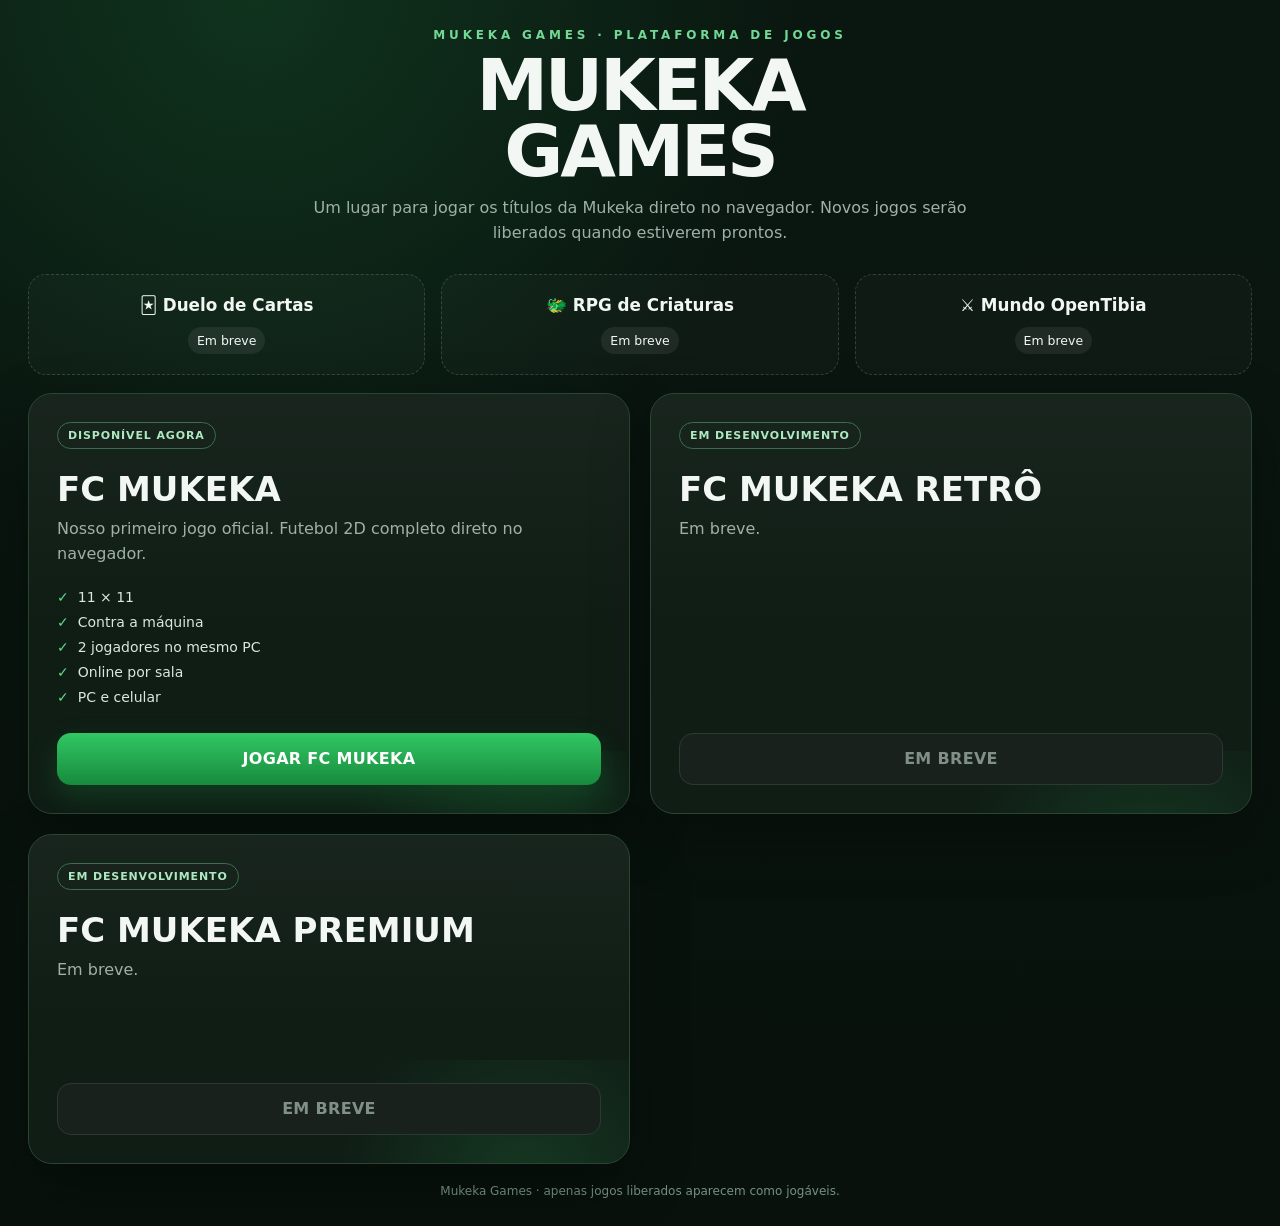
==== index.html @ f8399140 "Rebatiza plataforma para Mukeka Games" ====
<!doctype html>
<html lang="pt-BR">
<head>
  <meta charset="utf-8">
  <meta name="viewport" content="width=device-width,initial-scale=1,viewport-fit=cover">
  <title>Mukeka Games</title>
  <meta name="theme-color" content="#0d2517">
  <style>
    :root{color-scheme:dark;--bg:#08110c;--panel:#101d15;--line:#294535;--text:#f3f7f4;--muted:#9fb1a6;--green:#29b35c;--green2:#178a3c}
    *{box-sizing:border-box}
    html,body{min-height:100%;margin:0}
    body{font-family:Inter,system-ui,-apple-system,Segoe UI,Roboto,Arial,sans-serif;background:
      radial-gradient(circle at 20% 0%,rgba(41,179,92,.18),transparent 34rem),
      linear-gradient(180deg,#0a1710 0%,var(--bg) 100%);color:var(--text);display:flex;align-items:center;justify-content:center;padding:28px}
    .shell{width:min(1480px,100%)} .brand{text-align:center;margin-bottom:28px}
    .eyebrow{font-size:12px;letter-spacing:.32em;text-transform:uppercase;color:#72d895;font-weight:800}
    h1{font-size:clamp(36px,7vw,72px);line-height:.92;margin:10px 0 12px;letter-spacing:-.045em}
    .sub{color:var(--muted);font-size:16px;margin:0 auto;max-width:700px;line-height:1.55}
    .grid{display:grid;grid-template-columns:repeat(2,minmax(0,1fr));gap:20px;margin-top:28px}
    .card{position:relative;min-height:360px;padding:28px;border:1px solid var(--line);border-radius:24px;background:
      linear-gradient(180deg,rgba(255,255,255,.035),transparent 55%),var(--panel);
      overflow:hidden;display:flex;flex-direction:column;box-shadow:0 22px 60px rgba(0,0,0,.28)}
    .card:after{content:"";position:absolute;inset:auto -30% -45% 35%;height:250px;background:radial-gradient(circle,rgba(41,179,92,.18),transparent 60%);pointer-events:none}
    .badge{align-self:flex-start;border:1px solid #3d6c4f;border-radius:999px;padding:6px 10px;font-size:11px;font-weight:800;letter-spacing:.08em;text-transform:uppercase;color:#aee8c0}
    .card h2{font-size:34px;margin:20px 0 8px}.card p{color:var(--muted);line-height:1.55;margin:0}
    .features{margin:22px 0 28px;padding:0;list-style:none;display:grid;gap:9px;color:#dbe6df;font-size:14px}
    .features li:before{content:"✓";color:#61db87;margin-right:9px;font-weight:900}
    .actions{margin-top:auto;position:relative;z-index:1}.btn{display:inline-flex;align-items:center;justify-content:center;width:100%;min-height:52px;border-radius:14px;text-decoration:none;font-weight:900;letter-spacing:.02em}
    .primary{background:linear-gradient(180deg,#31c764,var(--green2));color:#fff;box-shadow:0 12px 28px rgba(23,138,60,.28)}
    .secondary{background:#17271d;color:#eef7f1;border:1px solid #355541}.disabled{background:#18211c;color:#819087;border:1px solid #2c3931;cursor:not-allowed;box-shadow:none}
    .foot{text-align:center;color:#789083;font-size:12px;margin-top:20px}
    @media(max-width:1080px){.grid{grid-template-columns:repeat(2,minmax(0,1fr))}}
    @media(max-width:760px){body{padding:18px}.grid{grid-template-columns:1fr}.card{min-height:330px}h1{font-size:48px}}
    .future-grid{display:grid;grid-template-columns:repeat(3,minmax(0,1fr));gap:16px;margin-top:18px}
    .future-card{border:1px dashed rgba(255,255,255,.16);border-radius:18px;padding:20px;background:rgba(255,255,255,.025);text-align:center}
    .future-card h3{margin:0 0 8px;font-size:1.05rem}
    .future-card p{margin:0;opacity:.72;line-height:1.5}
    .future-tag{display:inline-block;margin-top:4px;font-size:.78rem;padding:6px 9px;border-radius:999px;background:rgba(255,255,255,.07)}
    @media(max-width:900px){.future-grid{grid-template-columns:1fr}}
    </style>
</head>
<body>
  <main class="shell">
    <header class="brand">
      <div class="eyebrow">Mukeka Games · Plataforma de jogos</div>
      <h1>MUKEKA<br>GAMES</h1>
      <p class="sub">Um lugar para jogar os títulos da Mukeka direto no navegador. Novos jogos serão liberados quando estiverem prontos.</p>
    </header>


    <section class="future-grid" aria-label="Próximos jogos">
      <article class="future-card">
        <h3>🃏 Duelo de Cartas</h3>
        <span class="future-tag">Em breve</span>
      </article>
      <article class="future-card">
        <h3>🐲 RPG de Criaturas</h3>
        <span class="future-tag">Em breve</span>
      </article>
      <article class="future-card">
        <h3>⚔️ Mundo OpenTibia</h3>
        <span class="future-tag">Em breve</span>
      </article>
    </section>

    <section class="grid" style="margin-top:18px">
      <article class="card" style="min-height:330px">
        <span class="badge">Disponível agora</span>
        <h2>FC MUKEKA</h2>
        <p>Nosso primeiro jogo oficial. Futebol 2D completo direto no navegador.</p>
        <ul class="features">
          <li>11 × 11</li>
          <li>Contra a máquina</li>
          <li>2 jogadores no mesmo PC</li>
          <li>Online por sala</li>
          <li>PC e celular</li>
        </ul>
        <div class="actions"><a class="btn primary" href="./websoccer.html">JOGAR FC MUKEKA</a></div>
      </article>

      <article class="card" style="min-height:330px">
        <span class="badge">Em desenvolvimento</span>
        <h2>FC MUKEKA RETRÔ</h2>
        <p>Em breve.</p>
        <div class="actions"><span class="btn disabled" aria-disabled="true">EM BREVE</span></div>
      </article>

      <article class="card" style="min-height:330px">
        <span class="badge">Em desenvolvimento</span>
        <h2>FC MUKEKA PREMIUM</h2>
        <p>Em breve.</p>
        <div class="actions"><span class="btn disabled" aria-disabled="true">EM BREVE</span></div>
      </article>
    </section>
    <div class="foot">Mukeka Games · apenas jogos liberados aparecem como jogáveis.</div>
  </main>
</body>
</html>
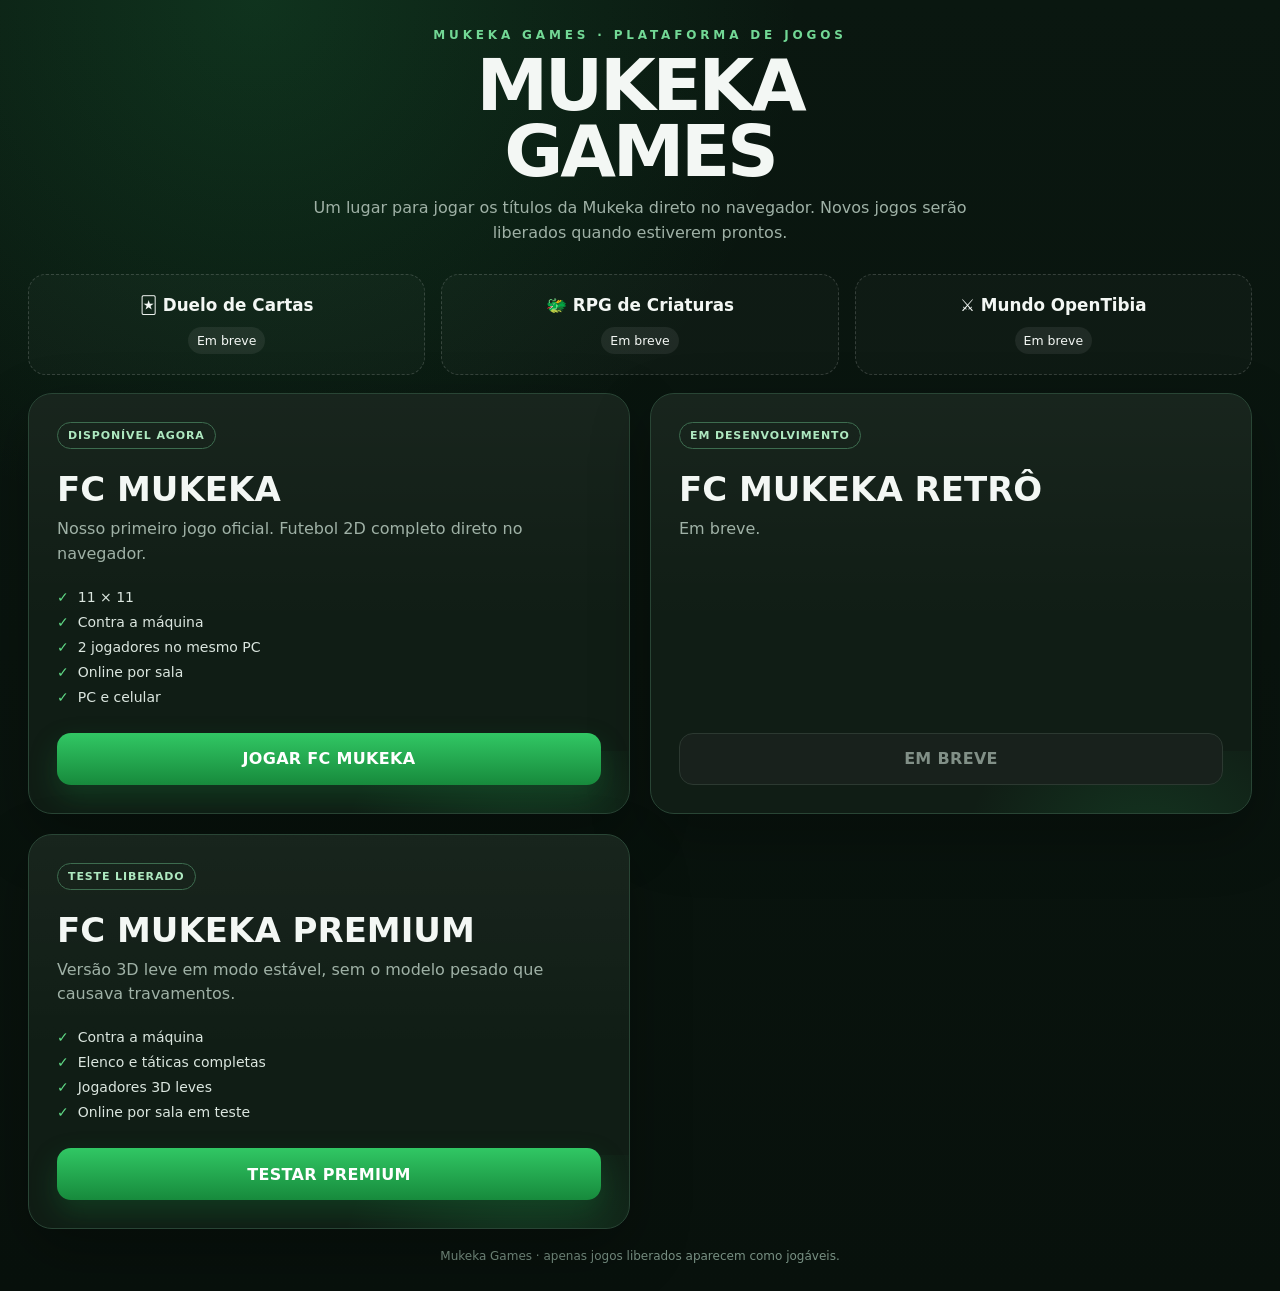
==== commit 546b4b8d: "Libera teste do FC Mukeka Premium no hub" ====
--- a/index.html
+++ b/index.html
@@ -86,13 +86,19 @@
       </article>
 
       <article class="card" style="min-height:330px">
-        <span class="badge">Em desenvolvimento</span>
+        <span class="badge">Teste liberado</span>
         <h2>FC MUKEKA PREMIUM</h2>
-        <p>Em breve.</p>
-        <div class="actions"><span class="btn disabled" aria-disabled="true">EM BREVE</span></div>
+        <p>Versão 3D leve em modo estável, sem o modelo pesado que causava travamentos.</p>
+        <ul class="features">
+          <li>Contra a máquina</li>
+          <li>Elenco e táticas completas</li>
+          <li>Jogadores 3D leves</li>
+          <li>Online por sala em teste</li>
+        </ul>
+        <div class="actions"><a class="btn primary" href="./striker3d/">TESTAR PREMIUM</a></div>
       </article>
     </section>
     <div class="foot">Mukeka Games · apenas jogos liberados aparecem como jogáveis.</div>
   </main>
 </body>
-</html>+</html>
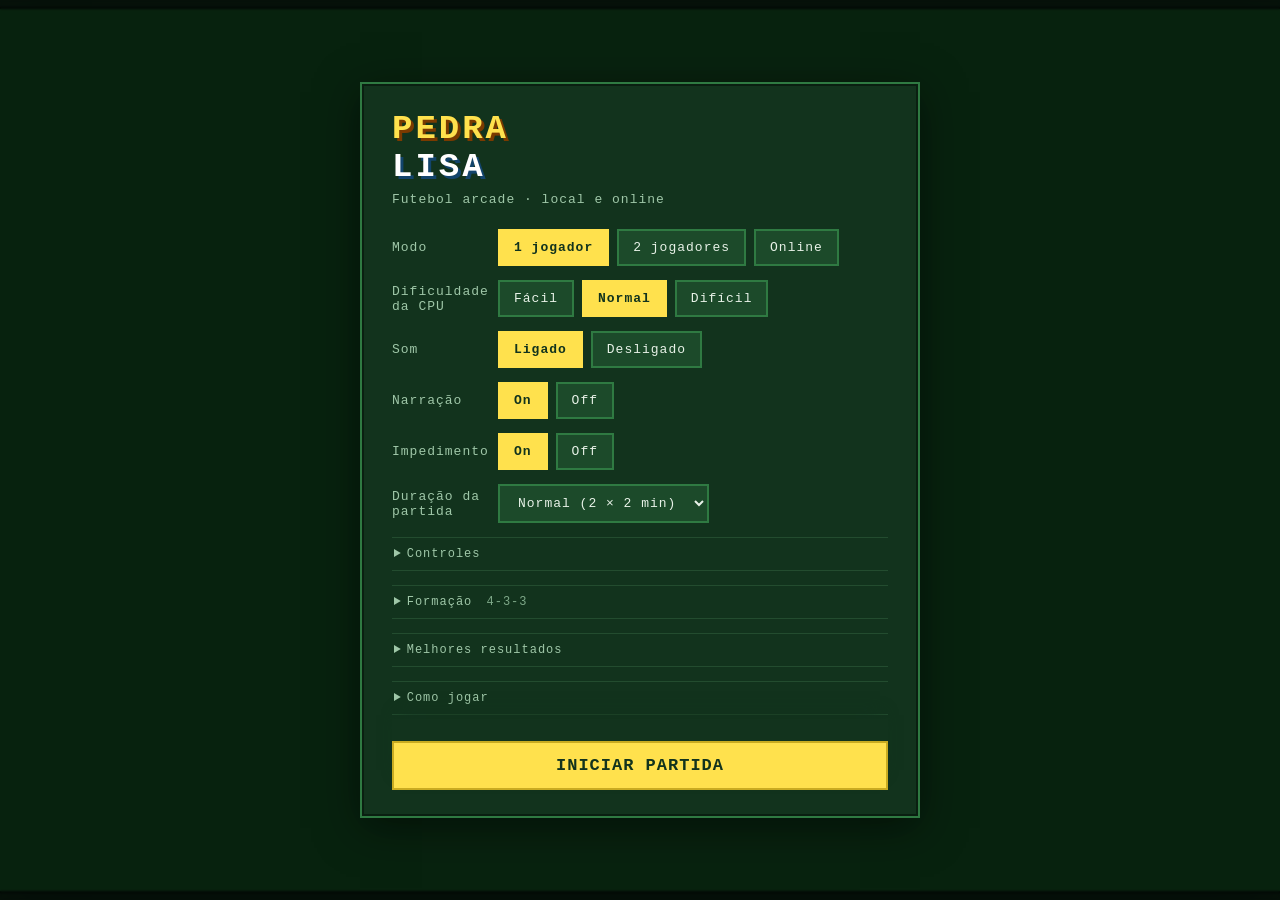
==== commit 7599f357: "Traduz toda a interface principal para PT-BR" ====
--- a/index.html
+++ b/index.html
@@ -1,104 +1,217 @@
-<!doctype html>
+<!DOCTYPE html>
 <html lang="pt-BR">
 <head>
   <meta charset="utf-8">
-  <meta name="viewport" content="width=device-width,initial-scale=1,viewport-fit=cover">
-  <title>Mukeka Games</title>
-  <meta name="theme-color" content="#0d2517">
-  <style>
-    :root{color-scheme:dark;--bg:#08110c;--panel:#101d15;--line:#294535;--text:#f3f7f4;--muted:#9fb1a6;--green:#29b35c;--green2:#178a3c}
-    *{box-sizing:border-box}
-    html,body{min-height:100%;margin:0}
-    body{font-family:Inter,system-ui,-apple-system,Segoe UI,Roboto,Arial,sans-serif;background:
-      radial-gradient(circle at 20% 0%,rgba(41,179,92,.18),transparent 34rem),
-      linear-gradient(180deg,#0a1710 0%,var(--bg) 100%);color:var(--text);display:flex;align-items:center;justify-content:center;padding:28px}
-    .shell{width:min(1480px,100%)} .brand{text-align:center;margin-bottom:28px}
-    .eyebrow{font-size:12px;letter-spacing:.32em;text-transform:uppercase;color:#72d895;font-weight:800}
-    h1{font-size:clamp(36px,7vw,72px);line-height:.92;margin:10px 0 12px;letter-spacing:-.045em}
-    .sub{color:var(--muted);font-size:16px;margin:0 auto;max-width:700px;line-height:1.55}
-    .grid{display:grid;grid-template-columns:repeat(2,minmax(0,1fr));gap:20px;margin-top:28px}
-    .card{position:relative;min-height:360px;padding:28px;border:1px solid var(--line);border-radius:24px;background:
-      linear-gradient(180deg,rgba(255,255,255,.035),transparent 55%),var(--panel);
-      overflow:hidden;display:flex;flex-direction:column;box-shadow:0 22px 60px rgba(0,0,0,.28)}
-    .card:after{content:"";position:absolute;inset:auto -30% -45% 35%;height:250px;background:radial-gradient(circle,rgba(41,179,92,.18),transparent 60%);pointer-events:none}
-    .badge{align-self:flex-start;border:1px solid #3d6c4f;border-radius:999px;padding:6px 10px;font-size:11px;font-weight:800;letter-spacing:.08em;text-transform:uppercase;color:#aee8c0}
-    .card h2{font-size:34px;margin:20px 0 8px}.card p{color:var(--muted);line-height:1.55;margin:0}
-    .features{margin:22px 0 28px;padding:0;list-style:none;display:grid;gap:9px;color:#dbe6df;font-size:14px}
-    .features li:before{content:"✓";color:#61db87;margin-right:9px;font-weight:900}
-    .actions{margin-top:auto;position:relative;z-index:1}.btn{display:inline-flex;align-items:center;justify-content:center;width:100%;min-height:52px;border-radius:14px;text-decoration:none;font-weight:900;letter-spacing:.02em}
-    .primary{background:linear-gradient(180deg,#31c764,var(--green2));color:#fff;box-shadow:0 12px 28px rgba(23,138,60,.28)}
-    .secondary{background:#17271d;color:#eef7f1;border:1px solid #355541}.disabled{background:#18211c;color:#819087;border:1px solid #2c3931;cursor:not-allowed;box-shadow:none}
-    .foot{text-align:center;color:#789083;font-size:12px;margin-top:20px}
-    @media(max-width:1080px){.grid{grid-template-columns:repeat(2,minmax(0,1fr))}}
-    @media(max-width:760px){body{padding:18px}.grid{grid-template-columns:1fr}.card{min-height:330px}h1{font-size:48px}}
-    .future-grid{display:grid;grid-template-columns:repeat(3,minmax(0,1fr));gap:16px;margin-top:18px}
-    .future-card{border:1px dashed rgba(255,255,255,.16);border-radius:18px;padding:20px;background:rgba(255,255,255,.025);text-align:center}
-    .future-card h3{margin:0 0 8px;font-size:1.05rem}
-    .future-card p{margin:0;opacity:.72;line-height:1.5}
-    .future-tag{display:inline-block;margin-top:4px;font-size:.78rem;padding:6px 9px;border-radius:999px;background:rgba(255,255,255,.07)}
-    @media(max-width:900px){.future-grid{grid-template-columns:1fr}}
-    </style>
+  <meta name="viewport" content="width=device-width, initial-scale=1, maximum-scale=1, user-scalable=no, viewport-fit=cover">
+  <title>Pedra Lisa Futebol</title>
+  <link rel="stylesheet" href="styles.css">
+  <link rel="manifest" href="manifest.webmanifest">
+  <meta name="theme-color" content="#12331d">
+  <!-- Installed to the home screen, the page opens without any browser chrome.
+       On an iPhone that is the only way to be rid of Safari's bars. -->
+  <meta name="mobile-web-app-capable" content="yes">
+  <meta name="apple-mobile-web-app-capable" content="yes">
+  <meta name="apple-mobile-web-app-status-bar-style" content="black-translucent">
+  <meta name="apple-mobile-web-app-title" content="Pedra Lisa Futebol">
+  <link rel="apple-touch-icon" href="icons/icon-180.png">
 </head>
 <body>
-  <main class="shell">
-    <header class="brand">
-      <div class="eyebrow">Mukeka Games · Plataforma de jogos</div>
-      <h1>MUKEKA<br>GAMES</h1>
-      <p class="sub">Um lugar para jogar os títulos da Mukeka direto no navegador. Novos jogos serão liberados quando estiverem prontos.</p>
-    </header>
-
-
-    <section class="future-grid" aria-label="Próximos jogos">
-      <article class="future-card">
-        <h3>🃏 Duelo de Cartas</h3>
-        <span class="future-tag">Em breve</span>
-      </article>
-      <article class="future-card">
-        <h3>🐲 RPG de Criaturas</h3>
-        <span class="future-tag">Em breve</span>
-      </article>
-      <article class="future-card">
-        <h3>⚔️ Mundo OpenTibia</h3>
-        <span class="future-tag">Em breve</span>
-      </article>
-    </section>
-
-    <section class="grid" style="margin-top:18px">
-      <article class="card" style="min-height:330px">
-        <span class="badge">Disponível agora</span>
-        <h2>FC MUKEKA</h2>
-        <p>Nosso primeiro jogo oficial. Futebol 2D completo direto no navegador.</p>
-        <ul class="features">
-          <li>11 × 11</li>
-          <li>Contra a máquina</li>
-          <li>2 jogadores no mesmo PC</li>
-          <li>Online por sala</li>
-          <li>PC e celular</li>
-        </ul>
-        <div class="actions"><a class="btn primary" href="./websoccer.html">JOGAR FC MUKEKA</a></div>
-      </article>
-
-      <article class="card" style="min-height:330px">
-        <span class="badge">Em desenvolvimento</span>
-        <h2>FC MUKEKA RETRÔ</h2>
-        <p>Em breve.</p>
-        <div class="actions"><span class="btn disabled" aria-disabled="true">EM BREVE</span></div>
-      </article>
-
-      <article class="card" style="min-height:330px">
-        <span class="badge">Teste liberado</span>
-        <h2>FC MUKEKA PREMIUM</h2>
-        <p>Versão 3D leve em modo estável, sem o modelo pesado que causava travamentos.</p>
-        <ul class="features">
-          <li>Contra a máquina</li>
-          <li>Elenco e táticas completas</li>
-          <li>Jogadores 3D leves</li>
-          <li>Online por sala em teste</li>
-        </ul>
-        <div class="actions"><a class="btn primary" href="./striker3d/">TESTAR PREMIUM</a></div>
-      </article>
-    </section>
-    <div class="foot">Mukeka Games · apenas jogos liberados aparecem como jogáveis.</div>
-  </main>
+  <div id="wrap">
+    <canvas id="game" width="900" height="620" tabindex="0"></canvas>
+
+    <div id="touch" class="hidden">
+      <button id="btnPause" type="button" aria-label="Pausar">II</button>
+      <div id="stick"><div id="knob"></div></div>
+      <div id="touchButtons">
+        <button id="btnSwap" type="button">TROCAR</button>
+        <button id="btnKick" type="button">CHUTAR</button>
+      </div>
+    </div>
+
+    <div id="rotate">Vire o celular de lado para jogar</div>
+
+    <div id="menu" class="overlay">
+      <div class="panel">
+        <h1>PEDRA <span>LISA</span></h1>
+        <p class="tag">Futebol arcade &middot; local e online</p>
+
+        <div class="row">
+          <label>Modo</label>
+          <div class="btns">
+            <button data-mode="1" class="active">1 jogador</button>
+            <button data-mode="2">2 jogadores</button>
+            <button data-mode="online">Online</button>
+          </div>
+        </div>
+
+        <div class="row" id="difficultyRow">
+          <label>Dificuldade da CPU</label>
+          <div class="btns">
+            <button data-difficulty="easy">Fácil</button>
+            <button data-difficulty="normal" class="active">Normal</button>
+            <button data-difficulty="hard">Difícil</button>
+          </div>
+        </div>
+
+        <div class="row">
+          <label>Som</label>
+          <div class="btns">
+            <button data-music="on" class="active">Ligado</button>
+            <button data-music="off">Desligado</button>
+          </div>
+        </div>
+
+        <div class="row">
+          <label>Narração</label>
+          <div class="btns">
+            <button data-commentary="on" class="active">On</button>
+            <button data-commentary="off">Off</button>
+          </div>
+        </div>
+
+        <div class="row">
+          <label>Impedimento</label>
+          <div class="btns">
+            <button data-offside="on" class="active">On</button>
+            <button data-offside="off">Off</button>
+          </div>
+        </div>
+
+        <div class="row">
+          <label for="duration">Duração da partida</label>
+          <select id="duration">
+            <option value="60">Curta (2 &times; 1 min)</option>
+            <option value="120" selected>Normal (2 &times; 2 min)</option>
+            <option value="240">Longa (2 &times; 4 min)</option>
+          </select>
+        </div>
+
+        <details id="controlsBox">
+        <summary>Controles</summary>
+        <table class="keys" id="keysTable">
+          <thead>
+            <tr><th></th><th>Jogador 1 (Pedra Lisa)</th><th id="p2head">Jogador 2 (Independência)</th></tr>
+          </thead>
+          <tbody id="keysBody"></tbody>
+          <tfoot>
+            <tr>
+              <td>Predefinições</td>
+              <td><select data-preset="0" class="preset"></select></td>
+              <td><select data-preset="1" class="preset"></select></td>
+            </tr>
+          </tfoot>
+        </table>
+        <p id="bindHint" class="status">Clique em uma tecla para alterá-la.</p>
+        </details>
+
+        <details id="lineupBox">
+          <summary>Formação <span id="lineupShape" class="shape">4-3-3</span></summary>
+          <div class="row" id="lineupTeamRow">
+            <label>Time</label>
+            <div class="btns">
+              <button data-lineupteam="0" class="active">Pedra Lisa</button>
+              <button data-lineupteam="1">Independência</button>
+            </div>
+          </div>
+          <div class="btns wrap" id="lineupPresets"></div>
+          <div class="pitchWrap">
+            <canvas id="lineupPitch" width="220" height="300"></canvas>
+          </div>
+          <p id="lineupNote" class="status"></p>
+          <p class="fineprint">
+            Arraste qualquer jogador, menos o goleiro. A posição no campo define
+            como ele joga: ao adiantar um meio-campista, ele passa a recuar menos
+            e a se aproximar mais dos atacantes.
+          </p>
+        </details>
+
+        <details id="scoresBox">
+          <summary>Melhores resultados <span id="scoresLevel" class="shape"></span></summary>
+          <table class="scores">
+            <tbody id="scoresBody"></tbody>
+          </table>
+          <p id="scoresNote" class="fineprint"></p>
+        </details>
+
+        <p id="iosHint" class="fineprint hidden"></p>
+
+        <div id="localSetup">
+
+          <details>
+          <summary>Como jogar</summary>
+          <ul class="hints">
+            <li><b>Toque</b> para passe rasteiro; <b>segure</b> para uma bola mais forte ou levantada.</li>
+            <li><b>Efeito:</b> continue direcionando após o chute para curvar a bola; para frente levanta, para trás faz a bola cair.</li>
+            <li>O botão <b>sem a bola</b> executa um carrinho.</li>
+            <li>Você controla automaticamente o jogador mais próximo da bola.</li>
+            <li>Controles também funcionam (controle 1 &rarr; Pedra Lisa, controle 2 &rarr; Independência).</li>
+            <li><b>Esc</b> pausa o jogo.</li>
+          </ul>
+          </details>
+
+        </div>
+
+        <div id="onlineSetup" class="hidden">
+          <p class="explain">
+            Um jogador abre a partida e envia o código; o outro digita esse código.
+            Quem abre a partida joga com o <b>Pedra Lisa</b>; o segundo, com o <b>Independência</b>.
+            Cada jogador controla seu próprio time com um dos conjuntos de teclas acima.
+          </p>
+
+          <div id="roomCode" class="code hidden"></div>
+          <p id="onlineStatus" class="status"></p>
+
+          <div class="joinrow">
+            <input id="joinCode" maxlength="4" placeholder="CÓDIGO" autocomplete="off" spellcheck="false">
+            <button id="join">ENTRAR</button>
+          </div>
+
+          <p class="fineprint">
+            Funciona entre duas abas do navegador, entre computadores na mesma rede
+            e pela internet quando o servidor <code>server/relay.js</code> estiver hospedado.
+          </p>
+        </div>
+        <div class="panelFooter">
+          <button id="start" class="primary">INICIAR PARTIDA</button>
+          <button id="host" class="primary hidden">ABRIR NOVA PARTIDA</button>
+        </div>
+      </div>
+    </div>
+
+    <div id="hiscore" class="overlay hidden">
+      <div class="panel small">
+        <h2>NOVO RECORDE</h2>
+        <p id="hiscoreLine" class="status"></p>
+        <div class="picker">
+          <div id="hiscoreUp" class="letterRow"></div>
+          <div id="hiscoreLetters" class="letters"></div>
+          <div id="hiscoreDown" class="letterRow"></div>
+        </div>
+        <button id="hiscoreOk" class="primary">OK</button>
+        <p class="fineprint">
+          Toque nas setas ou use o direcional: para cima e para baixo troca a letra;
+          esquerda e direita muda a posição; chute confirma. Também é possível digitar.
+        </p>
+      </div>
+    </div>
+
+    <div id="pause" class="overlay hidden">
+      <div class="panel small">
+        <h2>PAUSADO</h2>
+        <button id="resume" class="primary">Continuar</button>
+        <button id="quit">Voltar ao menu</button>
+      </div>
+    </div>
+
+    <div id="netend" class="overlay hidden">
+      <div class="panel small">
+        <h2 id="netendTitle">CONEXÃO PERDIDA</h2>
+        <p id="netendText" class="status"></p>
+        <button id="netendQuit" class="primary">Voltar ao menu</button>
+      </div>
+    </div>
+  </div>
+
+  <script type="module" src="src/main.js"></script>
 </body>
 </html>
--- a/styles.css
+++ b/styles.css
@@ -0,0 +1,550 @@
+* { box-sizing: border-box; }
+
+html, body {
+  margin: 0;
+  height: 100%;
+  background: #0a1a0f;
+  color: #e8f2e8;
+  font-family: "Courier New", ui-monospace, monospace;
+  overflow: hidden;
+  /* No rubber banding, no pinch zoom, no text selection while you are playing. */
+  overscroll-behavior: none;
+  -webkit-text-size-adjust: 100%;
+  -webkit-tap-highlight-color: transparent;
+  user-select: none;
+}
+
+#game { touch-action: none; }
+
+#wrap {
+  position: relative;
+  width: 100vw;
+  /* 100vh on iOS counts the browser chrome, so the bottom of the layout - the
+     on-screen controls, the kick off button - ends up under it. dvh is the part
+     you can actually see; the vh line stays as a fallback. */
+  height: 100vh;
+  height: 100dvh;
+  display: grid;
+  place-items: center;
+}
+
+#game {
+  width: min(100vw, calc(100vh * 900 / 620));
+  height: auto;
+  max-height: 100vh;
+  max-height: 100dvh;
+  image-rendering: pixelated;
+  background: #0d3d18;
+  outline: none;
+  box-shadow: 0 0 0 2px #000, 0 18px 60px rgba(0, 0, 0, 0.6);
+}
+
+.overlay {
+  position: absolute;
+  inset: 0;
+  display: grid;
+  place-items: center;
+  /* Lighter than it was: there is a picture behind this now, and it should be
+     visible around the panel. */
+  background: rgba(4, 14, 8, 0.55);
+  backdrop-filter: blur(1px);
+  z-index: 10;
+}
+
+.overlay.hidden { display: none; }
+
+.row.hidden { display: none; }
+
+.panel {
+  width: min(560px, 92vw);
+  max-height: 92vh;
+  max-height: 92dvh;
+  overflow: auto;
+  padding: 26px 30px;
+  background: #12331d;
+  border: 2px solid #2f7a42;
+  box-shadow: inset 0 0 0 2px #0a1f11, 0 10px 40px rgba(0, 0, 0, 0.5);
+}
+
+.panel.small { width: min(320px, 90vw); text-align: center; }
+
+h1 {
+  margin: 0;
+  font-size: 34px;
+  letter-spacing: 3px;
+  color: #ffe14d;
+  text-shadow: 3px 3px 0 #7a3a00;
+}
+
+h1 span { display: block; color: #fff; text-shadow: 3px 3px 0 #12446b; }
+
+h2 { margin: 0 0 18px; letter-spacing: 3px; color: #ffe14d; }
+
+.tag { margin: 6px 0 22px; color: #9fc7a8; font-size: 13px; letter-spacing: 1px; }
+
+.row {
+  display: flex;
+  align-items: center;
+  gap: 14px;
+  margin-bottom: 14px;
+}
+
+.row label {
+  width: 92px;
+  font-size: 13px;
+  color: #9fc7a8;
+  letter-spacing: 1px;
+}
+
+.btns { display: flex; gap: 8px; flex-wrap: wrap; }
+
+button, select {
+  font-family: inherit;
+  font-size: 13px;
+  padding: 9px 14px;
+  color: #e8f2e8;
+  background: #1c4a2a;
+  border: 2px solid #2f7a42;
+  cursor: pointer;
+  letter-spacing: 1px;
+}
+
+button:hover, select:hover { background: #26623a; }
+
+button.active { background: #ffe14d; color: #12331d; border-color: #ffe14d; font-weight: bold; }
+
+button.primary {
+  width: 100%;
+  margin-top: 18px;
+  padding: 13px;
+  font-size: 17px;
+  font-weight: bold;
+  background: #ffe14d;
+  color: #12331d;
+  border-color: #c9ab21;
+}
+
+button.primary:hover { background: #fff08a; }
+
+.panel.small button { width: 100%; margin-top: 8px; }
+
+.keys {
+  width: 100%;
+  margin: 18px 0 4px;
+  border-collapse: collapse;
+  font-size: 12px;
+}
+
+.keys th, .keys td {
+  padding: 6px 8px;
+  text-align: left;
+  border-bottom: 1px solid #234c2f;
+}
+
+.keys th { color: #9fc7a8; font-weight: normal; letter-spacing: 1px; }
+
+.keys td .bind {
+  min-width: 74px;
+  padding: 5px 8px;
+  font-size: 12px;
+  letter-spacing: 0;
+}
+
+.keys td .bind.listening {
+  background: #ffe14d;
+  color: #12331d;
+  border-color: #ffe14d;
+}
+
+.keys td .bind.clash {
+  border-color: #ff7a5a;
+  color: #ff9d85;
+}
+
+.preset { width: 100%; padding: 5px 6px; font-size: 11px; letter-spacing: 0; }
+
+#bindHint.warn { color: #ff9d85; }
+
+.hints {
+  margin: 12px 0 0;
+  padding-left: 18px;
+  font-size: 12px;
+  line-height: 1.7;
+  color: #b9d6c0;
+}
+
+.hints b { color: #ffe14d; }
+
+/* --- online --- */
+
+.explain, .fineprint {
+  font-size: 12px;
+  line-height: 1.7;
+  color: #b9d6c0;
+}
+
+.explain b { color: #ffe14d; }
+
+.fineprint { margin: 16px 0 0; color: #7ea888; }
+
+.fineprint code { color: #b9d6c0; }
+
+.code {
+  margin: 16px 0 6px;
+  padding: 14px;
+  font-size: 44px;
+  font-weight: bold;
+  letter-spacing: 14px;
+  text-indent: 14px;
+  text-align: center;
+  color: #ffe14d;
+  background: #0c2414;
+  border: 2px dashed #2f7a42;
+}
+
+.code.hidden { display: none; }
+
+.status {
+  min-height: 18px;
+  margin: 8px 0 0;
+  font-size: 12px;
+  line-height: 1.6;
+  color: #9fc7a8;
+}
+
+.joinrow { display: flex; gap: 8px; margin-top: 12px; }
+
+.joinrow input {
+  flex: 1;
+  padding: 11px 14px;
+  font-family: inherit;
+  font-size: 20px;
+  font-weight: bold;
+  letter-spacing: 6px;
+  text-align: center;
+  text-transform: uppercase;
+  color: #e8f2e8;
+  background: #0c2414;
+  border: 2px solid #2f7a42;
+}
+
+.joinrow input::placeholder { color: #46734f; letter-spacing: 6px; }
+
+.joinrow button { white-space: nowrap; }
+
+button:disabled { opacity: 0.45; cursor: default; }
+button:disabled:hover { background: #1c4a2a; }
+button.primary:disabled:hover { background: #ffe14d; }
+
+/* A phone held sideways is about 400px tall. The panel scrolls, but a button
+   you have to scroll to find is a button nobody presses, so the primary action
+   sticks to the bottom of it and everything else gives up its spare room. */
+/* Sticky on the footer rather than on the button: a sticky element can never
+   leave its own container, and inside the mode panels the button was being
+   clamped to a box that had already scrolled off. As a direct child of the
+   panel it has the whole scroll length to work with. */
+.panelFooter {
+  position: sticky;
+  bottom: 0;
+  z-index: 2;
+  padding-top: 4px;
+  background: #12331d;
+  /* Its own dark edge, so the content scrolling underneath does not appear to
+     touch it, and a shadow to lift it off the list. */
+  box-shadow: 0 -12px 16px -8px rgba(18, 51, 29, 0.95);
+}
+
+@media (max-height: 560px) {
+  .panel { padding: 14px 18px; max-height: 96dvh; }
+  h1 { font-size: 22px; }
+  h1 span { display: inline; margin-left: 8px; }
+  .tag { margin: 4px 0 12px; font-size: 11px; }
+  .row { margin-bottom: 8px; gap: 10px; }
+  .row label { width: 76px; font-size: 11px; }
+  button, select { padding: 6px 10px; font-size: 11px; }
+  button.primary { margin-top: 10px; padding: 11px; font-size: 15px; }
+  .explain, .fineprint, .hints { font-size: 11px; line-height: 1.5; }
+  .keys th, .keys td { padding: 3px 6px; }
+}
+
+/* On a touch device the tips are a wall of text about keys you do not have. */
+@media (pointer: coarse) {
+  .hints { display: none; }
+}
+
+details {
+  margin: 14px 0 4px;
+  border-top: 1px solid #234c2f;
+  border-bottom: 1px solid #234c2f;
+}
+
+summary {
+  padding: 9px 2px;
+  font-size: 12px;
+  letter-spacing: 1px;
+  color: #9fc7a8;
+  cursor: pointer;
+}
+
+summary:hover { color: #ffe14d; }
+
+details[open] summary { color: #ffe14d; }
+
+details .keys { margin-top: 0; }
+
+/* --- FC Mukeka 2D Plus: match centre / tactics --------------------------- */
+.pauseMeta{margin:-8px 0 12px;color:#9fc7a8;font-size:11px;letter-spacing:1px}
+.pauseActions{display:grid;grid-template-columns:repeat(3,1fr);gap:6px;margin-bottom:8px}
+.panel.small .pauseActions button{width:auto;margin:0;padding:8px 5px;font-size:9px}
+.matchCenterPanel{width:min(860px,94vw)}
+.matchCenterHead{display:flex;justify-content:space-between;align-items:flex-start;gap:12px}
+.matchCenterHead h2{margin:0}.matchCenterHead .tag{margin:0 0 4px}
+.matchCenterHead button{white-space:nowrap}
+.matchCenterScore{margin:8px 0 14px;padding:10px;text-align:center;font-size:22px;font-weight:bold;letter-spacing:2px;background:#0c2414;border:1px solid #2f7a42}
+.matchCenterMotm{margin-bottom:12px;padding:10px 12px;background:#183a23;border-left:4px solid #ffe14d;color:#dce9df;font-size:12px;line-height:1.5}
+.matchCenterGrid{display:grid;grid-template-columns:1fr 1fr;gap:18px}
+.matchCenterGrid h3{margin:0 0 8px;color:#ffe14d;font-size:12px;letter-spacing:1px}
+.matchStats2d,.playerRatings2d{display:grid;gap:6px}
+.stat2d{display:grid;grid-template-columns:44px 1fr 92px 1fr 44px;gap:7px;align-items:center;font-size:10px}
+.stat2d .label{text-align:center;color:#9fc7a8}.stat2d .value{text-align:center;font-weight:bold}
+.statBar2d{height:7px;background:#0b1c11;border:1px solid #234c2f;overflow:hidden}.statBar2d i{display:block;height:100%;background:#ffe14d}.statBar2d.away i{margin-left:auto;background:#dfe8e1}
+.rating2d{display:grid;grid-template-columns:32px 1fr 40px 46px;gap:7px;align-items:center;padding:7px 8px;background:#0c2414;border:1px solid #234c2f;font-size:10px}.rating2d.motm{border-color:#ffe14d}.rating2d .num{color:#ffe14d;font-weight:bold}.rating2d .name{overflow:hidden;white-space:nowrap;text-overflow:ellipsis}.rating2d .ovr{color:#9fc7a8;text-align:center}.rating2d .note{font-size:15px;font-weight:bold;text-align:center;color:#fff}
+.matchCenterFooter{display:flex;gap:8px;margin-top:14px}.matchCenterFooter button{flex:1}.matchCenterFooter .primary{margin-top:0}
+@media(max-width:700px){.matchCenterGrid{grid-template-columns:1fr}.matchCenterPanel{padding:16px}.matchCenterScore{font-size:16px}.playerRatings2d{max-height:180px;overflow:auto}.stat2d{grid-template-columns:34px 1fr 82px 1fr 34px}}
+
+/* --- touch controls --- */
+
+#touch {
+  position: absolute;
+  inset: 0;
+  z-index: 5;
+  pointer-events: none; /* only the controls themselves take touches */
+  padding: 0 max(14px, env(safe-area-inset-left)) max(14px, env(safe-area-inset-bottom));
+}
+
+#stick, #touchButtons { pointer-events: auto; touch-action: none; }
+
+#stick {
+  position: absolute;
+  left: max(20px, env(safe-area-inset-left));
+  bottom: max(34px, calc(env(safe-area-inset-bottom) + 22px));
+  width: 130px;
+  height: 130px;
+  border: 3px solid rgba(255, 255, 255, 0.35);
+  border-radius: 50%;
+  background: rgba(0, 0, 0, 0.28);
+}
+
+#knob {
+  position: absolute;
+  left: 50%;
+  top: 50%;
+  width: 56px;
+  height: 56px;
+  margin: 0;
+  transform: translate(-50%, -50%);
+  border-radius: 50%;
+  background: rgba(255, 225, 77, 0.75);
+  box-shadow: 0 2px 8px rgba(0, 0, 0, 0.4);
+}
+
+#touchButtons {
+  position: absolute;
+  right: max(20px, env(safe-area-inset-right));
+  bottom: max(34px, calc(env(safe-area-inset-bottom) + 22px));
+  display: flex;
+  align-items: flex-end;
+  gap: 12px;
+}
+
+#touchButtons button {
+  border-radius: 50%;
+  font-size: 12px;
+  font-weight: bold;
+  letter-spacing: 0;
+  border-width: 3px;
+}
+
+#btnKick {
+  width: 108px;
+  height: 108px;
+  font-size: 15px;
+  background: rgba(255, 225, 77, 0.85);
+  color: #12331d;
+  border-color: rgba(255, 255, 255, 0.5);
+}
+
+#btnSwap {
+  width: 74px;
+  height: 74px;
+  background: rgba(28, 74, 42, 0.85);
+  color: #e8f2e8;
+  border-color: rgba(255, 255, 255, 0.35);
+}
+
+#touchButtons button.pressed { filter: brightness(1.35); transform: scale(0.94); }
+
+/* Portrait on a phone is unplayable: the pitch ends up a few centimetres tall. */
+#rotate { display: none; }
+
+@media (orientation: portrait) and (pointer: coarse) {
+  #rotate {
+    position: absolute;
+    inset: 0;
+    z-index: 20;
+    display: grid;
+    place-items: center;
+    padding: 40px;
+    text-align: center;
+    font-size: 20px;
+    line-height: 1.6;
+    color: #ffe14d;
+    background: #0a1a0f;
+  }
+}
+
+/* --- Line-up editor ------------------------------------------------------ */
+
+.shape {
+  color: #7ea888;
+  font-weight: normal;
+  margin-left: 6px;
+}
+
+details[open] .shape { color: #b9d6c0; }
+
+#lineupPresets { margin: 10px 0; }
+
+#lineupPresets button.active { border-color: #ffe14d; }
+
+.pitchWrap {
+  display: flex;
+  justify-content: center;
+  margin: 4px 0 10px;
+}
+
+#lineupPitch {
+  border-radius: 4px;
+  cursor: grab;
+  /* Dragging a player must not scroll the menu underneath it. */
+  touch-action: none;
+  max-width: 100%;
+}
+
+#lineupPitch:active { cursor: grabbing; }
+
+#lineupNote {
+  min-height: 2.4em;
+  margin: 0;
+}
+
+/* --- High scores --------------------------------------------------------- */
+
+.scores {
+  width: 100%;
+  border-collapse: collapse;
+  margin: 6px 0 0;
+}
+
+.scores td {
+  padding: 3px 4px;
+  color: #b9d6c0;
+}
+
+.scores td.place { color: #7ea888; width: 2.2em; }
+.scores td.name { color: #ffe14d; letter-spacing: 2px; }
+.scores td.result { text-align: right; }
+.scores td.when { color: #7ea888; text-align: right; }
+.scores tr.fresh td { color: #ffffff; }
+
+.letters {
+  display: flex;
+  justify-content: center;
+  gap: 12px;
+  margin: 18px 0;
+}
+
+.letter {
+  display: block;
+  width: 1.4em;
+  padding: 6px 10px;
+  border: 2px solid #2f6b3f;
+  border-radius: 4px;
+  font-size: 34px;
+  text-align: center;
+  color: #b9d6c0;
+}
+
+.letter.on {
+  border-color: #ffe14d;
+  color: #ffe14d;
+  /* The slot you are on blinks, the way the cabinet did it. */
+  animation: blink 0.9s steps(2, start) infinite;
+}
+
+@keyframes blink { 50% { opacity: 0.35; } }
+
+/* Generic and deliberately last: .overlay and .row set their own display with
+   the same specificity, so this only wins by coming after them. Without it
+   nothing with class="hidden" was ever actually hidden - the online panel sat
+   underneath the one player menu the whole time. */
+.hidden { display: none; }
+
+/* --- The name picker, with something to press ----------------------------
+   The three letters used to be driven only by the game's own stick and its
+   confirm button. On a phone those live at the bottom of the screen and this
+   panel is laid over the top of them at a higher z-index, so the panel swallowed
+   every tap: a score that had been earned arrived at a screen with no way off
+   it, and the only way out was reloading the page.
+
+   So the picker gets arrows and an OK of its own, and the letters themselves are
+   tappable. Shown on every device rather than behind a touch check, because
+   clicking an arrow beats hunting for the arrow keys on a laptop too, and one
+   code path is one thing that can break. */
+
+.picker { margin: 18px 0 6px; }
+
+.letters, .letterRow {
+  display: flex;
+  justify-content: center;
+  gap: 12px;
+}
+
+.letters { margin: 0; }
+
+.letter, .panel.small .letterRow button { width: 64px; }
+
+.letter { padding: 6px 0; cursor: pointer; }
+
+/* Big enough to hit with a thumb without looking, which is the whole point. */
+.panel.small .letterRow button {
+  margin: 6px 0;
+  padding: 10px 0;
+  font-size: 16px;
+  line-height: 1;
+}
+
+/* Pause, for a device with no Escape key. Top middle, small and quiet: this is
+   the one control that must never be hit by accident mid-game. */
+#btnPause {
+  position: absolute;
+  left: 50%;
+  top: max(6px, env(safe-area-inset-top));
+  transform: translateX(-50%);
+  width: 46px;
+  height: 34px;
+  padding: 0;
+  pointer-events: auto;
+  touch-action: none;
+  font-size: 13px;
+  font-weight: bold;
+  letter-spacing: 2px;
+  border-radius: 8px;
+  background: rgba(0, 0, 0, 0.45);
+  border: 2px solid rgba(255, 225, 77, 0.45);
+}
+
+#btnPause:active { background: #ffe14d; color: #111; }
+
+/* Online there is nothing to pause: the other player is not waiting for you. */
+#touch.online #btnPause { display: none; }
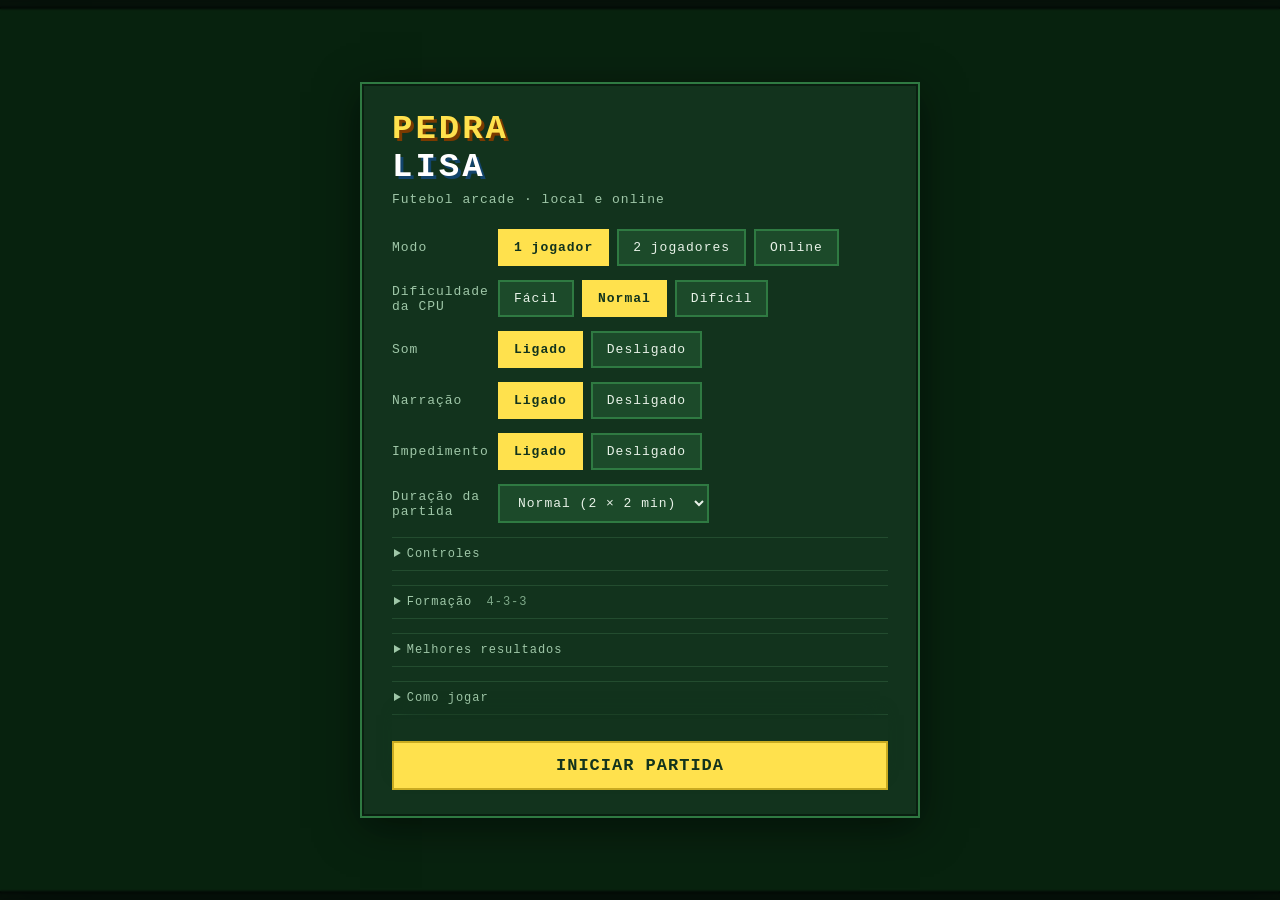
==== commit 69569a42: "Conclui tradução dos botões Ligado e Desligado" ====
--- a/index.html
+++ b/index.html
@@ -64,16 +64,16 @@
         <div class="row">
           <label>Narração</label>
           <div class="btns">
-            <button data-commentary="on" class="active">On</button>
-            <button data-commentary="off">Off</button>
+            <button data-commentary="on" class="active">Ligado</button>
+            <button data-commentary="off">Desligado</button>
           </div>
         </div>
 
         <div class="row">
           <label>Impedimento</label>
           <div class="btns">
-            <button data-offside="on" class="active">On</button>
-            <button data-offside="off">Off</button>
+            <button data-offside="on" class="active">Ligado</button>
+            <button data-offside="off">Desligado</button>
           </div>
         </div>
 
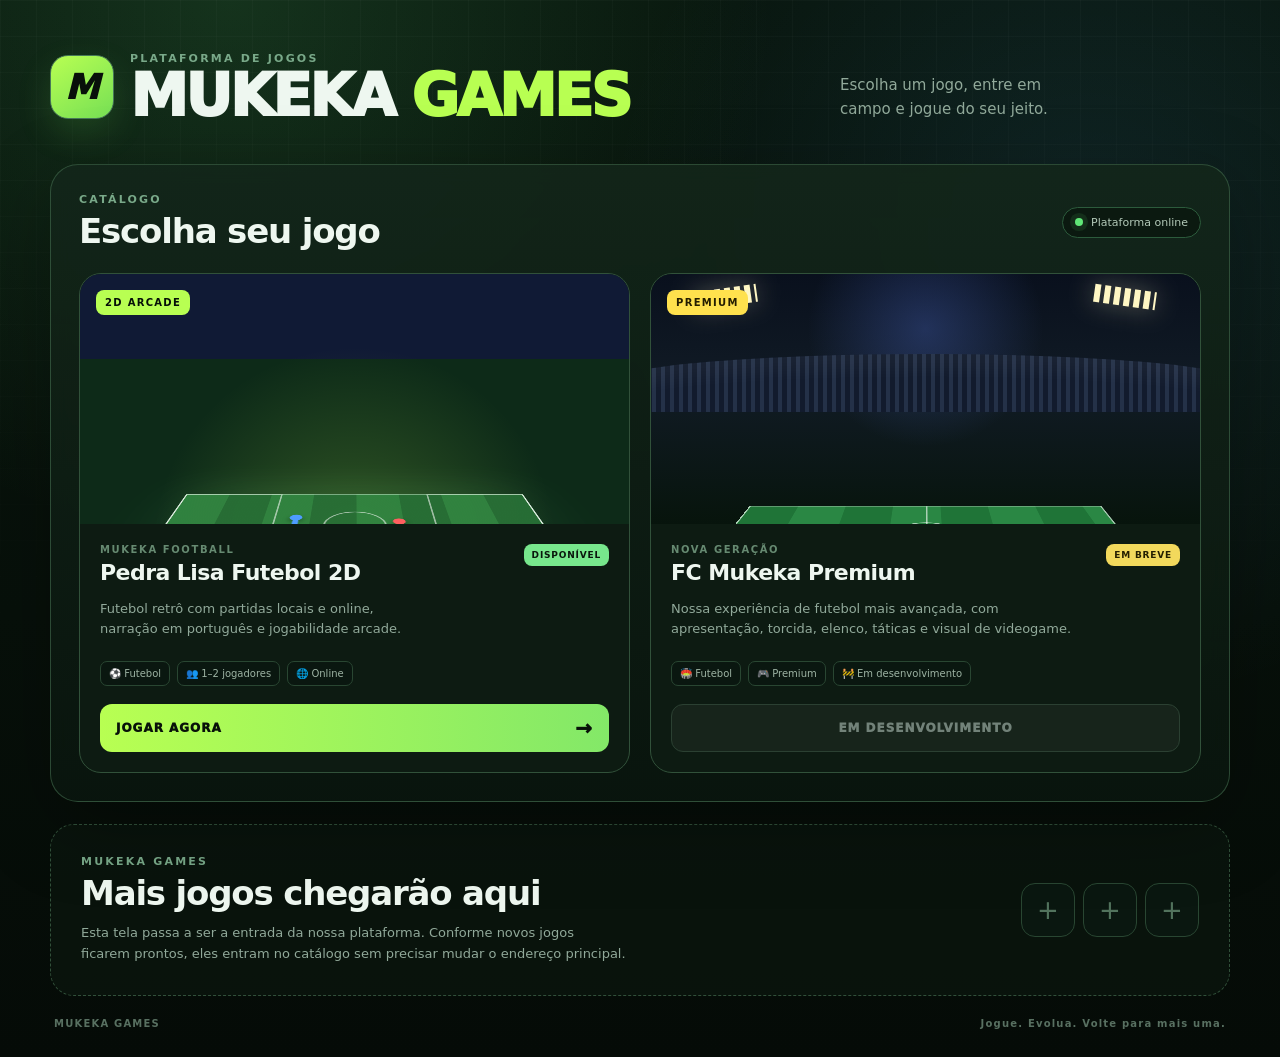
==== commit b27500bf: "Transforma página inicial em catálogo Mukeka Games" ====
--- a/index.html
+++ b/index.html
@@ -2,216 +2,115 @@
 <html lang="pt-BR">
 <head>
   <meta charset="utf-8">
-  <meta name="viewport" content="width=device-width, initial-scale=1, maximum-scale=1, user-scalable=no, viewport-fit=cover">
-  <title>Pedra Lisa Futebol</title>
-  <link rel="stylesheet" href="styles.css">
-  <link rel="manifest" href="manifest.webmanifest">
-  <meta name="theme-color" content="#12331d">
-  <!-- Installed to the home screen, the page opens without any browser chrome.
-       On an iPhone that is the only way to be rid of Safari's bars. -->
-  <meta name="mobile-web-app-capable" content="yes">
-  <meta name="apple-mobile-web-app-capable" content="yes">
-  <meta name="apple-mobile-web-app-status-bar-style" content="black-translucent">
-  <meta name="apple-mobile-web-app-title" content="Pedra Lisa Futebol">
-  <link rel="apple-touch-icon" href="icons/icon-180.png">
+  <meta name="viewport" content="width=device-width, initial-scale=1, viewport-fit=cover">
+  <title>Mukeka Games</title>
+  <meta name="description" content="Mukeka Games — escolha seu jogo e entre em campo.">
+  <meta name="theme-color" content="#08130c">
+  <link rel="stylesheet" href="/hub.css">
 </head>
 <body>
-  <div id="wrap">
-    <canvas id="game" width="900" height="620" tabindex="0"></canvas>
-
-    <div id="touch" class="hidden">
-      <button id="btnPause" type="button" aria-label="Pausar">II</button>
-      <div id="stick"><div id="knob"></div></div>
-      <div id="touchButtons">
-        <button id="btnSwap" type="button">TROCAR</button>
-        <button id="btnKick" type="button">CHUTAR</button>
-      </div>
-    </div>
-
-    <div id="rotate">Vire o celular de lado para jogar</div>
-
-    <div id="menu" class="overlay">
-      <div class="panel">
-        <h1>PEDRA <span>LISA</span></h1>
-        <p class="tag">Futebol arcade &middot; local e online</p>
-
-        <div class="row">
-          <label>Modo</label>
-          <div class="btns">
-            <button data-mode="1" class="active">1 jogador</button>
-            <button data-mode="2">2 jogadores</button>
-            <button data-mode="online">Online</button>
-          </div>
-        </div>
-
-        <div class="row" id="difficultyRow">
-          <label>Dificuldade da CPU</label>
-          <div class="btns">
-            <button data-difficulty="easy">Fácil</button>
-            <button data-difficulty="normal" class="active">Normal</button>
-            <button data-difficulty="hard">Difícil</button>
-          </div>
-        </div>
-
-        <div class="row">
-          <label>Som</label>
-          <div class="btns">
-            <button data-music="on" class="active">Ligado</button>
-            <button data-music="off">Desligado</button>
-          </div>
-        </div>
-
-        <div class="row">
-          <label>Narração</label>
-          <div class="btns">
-            <button data-commentary="on" class="active">Ligado</button>
-            <button data-commentary="off">Desligado</button>
-          </div>
-        </div>
-
-        <div class="row">
-          <label>Impedimento</label>
-          <div class="btns">
-            <button data-offside="on" class="active">Ligado</button>
-            <button data-offside="off">Desligado</button>
-          </div>
-        </div>
-
-        <div class="row">
-          <label for="duration">Duração da partida</label>
-          <select id="duration">
-            <option value="60">Curta (2 &times; 1 min)</option>
-            <option value="120" selected>Normal (2 &times; 2 min)</option>
-            <option value="240">Longa (2 &times; 4 min)</option>
-          </select>
-        </div>
-
-        <details id="controlsBox">
-        <summary>Controles</summary>
-        <table class="keys" id="keysTable">
-          <thead>
-            <tr><th></th><th>Jogador 1 (Pedra Lisa)</th><th id="p2head">Jogador 2 (Independência)</th></tr>
-          </thead>
-          <tbody id="keysBody"></tbody>
-          <tfoot>
-            <tr>
-              <td>Predefinições</td>
-              <td><select data-preset="0" class="preset"></select></td>
-              <td><select data-preset="1" class="preset"></select></td>
-            </tr>
-          </tfoot>
-        </table>
-        <p id="bindHint" class="status">Clique em uma tecla para alterá-la.</p>
-        </details>
-
-        <details id="lineupBox">
-          <summary>Formação <span id="lineupShape" class="shape">4-3-3</span></summary>
-          <div class="row" id="lineupTeamRow">
-            <label>Time</label>
-            <div class="btns">
-              <button data-lineupteam="0" class="active">Pedra Lisa</button>
-              <button data-lineupteam="1">Independência</button>
-            </div>
-          </div>
-          <div class="btns wrap" id="lineupPresets"></div>
-          <div class="pitchWrap">
-            <canvas id="lineupPitch" width="220" height="300"></canvas>
-          </div>
-          <p id="lineupNote" class="status"></p>
-          <p class="fineprint">
-            Arraste qualquer jogador, menos o goleiro. A posição no campo define
-            como ele joga: ao adiantar um meio-campista, ele passa a recuar menos
-            e a se aproximar mais dos atacantes.
-          </p>
-        </details>
-
-        <details id="scoresBox">
-          <summary>Melhores resultados <span id="scoresLevel" class="shape"></span></summary>
-          <table class="scores">
-            <tbody id="scoresBody"></tbody>
-          </table>
-          <p id="scoresNote" class="fineprint"></p>
-        </details>
-
-        <p id="iosHint" class="fineprint hidden"></p>
-
-        <div id="localSetup">
-
-          <details>
-          <summary>Como jogar</summary>
-          <ul class="hints">
-            <li><b>Toque</b> para passe rasteiro; <b>segure</b> para uma bola mais forte ou levantada.</li>
-            <li><b>Efeito:</b> continue direcionando após o chute para curvar a bola; para frente levanta, para trás faz a bola cair.</li>
-            <li>O botão <b>sem a bola</b> executa um carrinho.</li>
-            <li>Você controla automaticamente o jogador mais próximo da bola.</li>
-            <li>Controles também funcionam (controle 1 &rarr; Pedra Lisa, controle 2 &rarr; Independência).</li>
-            <li><b>Esc</b> pausa o jogo.</li>
-          </ul>
-          </details>
-
-        </div>
-
-        <div id="onlineSetup" class="hidden">
-          <p class="explain">
-            Um jogador abre a partida e envia o código; o outro digita esse código.
-            Quem abre a partida joga com o <b>Pedra Lisa</b>; o segundo, com o <b>Independência</b>.
-            Cada jogador controla seu próprio time com um dos conjuntos de teclas acima.
-          </p>
-
-          <div id="roomCode" class="code hidden"></div>
-          <p id="onlineStatus" class="status"></p>
-
-          <div class="joinrow">
-            <input id="joinCode" maxlength="4" placeholder="CÓDIGO" autocomplete="off" spellcheck="false">
-            <button id="join">ENTRAR</button>
-          </div>
-
-          <p class="fineprint">
-            Funciona entre duas abas do navegador, entre computadores na mesma rede
-            e pela internet quando o servidor <code>server/relay.js</code> estiver hospedado.
-          </p>
-        </div>
-        <div class="panelFooter">
-          <button id="start" class="primary">INICIAR PARTIDA</button>
-          <button id="host" class="primary hidden">ABRIR NOVA PARTIDA</button>
+  <main class="hub">
+    <header class="hero">
+      <div class="brand">
+        <span class="brandMark" aria-hidden="true">M</span>
+        <div>
+          <p class="eyebrow">PLATAFORMA DE JOGOS</p>
+          <h1>MUKEKA <span>GAMES</span></h1>
         </div>
       </div>
-    </div>
+      <p class="heroText">Escolha um jogo, entre em campo e jogue do seu jeito.</p>
+    </header>
 
-    <div id="hiscore" class="overlay hidden">
-      <div class="panel small">
-        <h2>NOVO RECORDE</h2>
-        <p id="hiscoreLine" class="status"></p>
-        <div class="picker">
-          <div id="hiscoreUp" class="letterRow"></div>
-          <div id="hiscoreLetters" class="letters"></div>
-          <div id="hiscoreDown" class="letterRow"></div>
+    <section class="catalog" aria-labelledby="catalogTitle">
+      <div class="sectionHead">
+        <div>
+          <p class="eyebrow">CATÁLOGO</p>
+          <h2 id="catalogTitle">Escolha seu jogo</h2>
         </div>
-        <button id="hiscoreOk" class="primary">OK</button>
-        <p class="fineprint">
-          Toque nas setas ou use o direcional: para cima e para baixo troca a letra;
-          esquerda e direita muda a posição; chute confirma. Também é possível digitar.
-        </p>
+        <span class="onlinePill"><i></i> Plataforma online</span>
       </div>
-    </div>
 
-    <div id="pause" class="overlay hidden">
-      <div class="panel small">
-        <h2>PAUSADO</h2>
-        <button id="resume" class="primary">Continuar</button>
-        <button id="quit">Voltar ao menu</button>
+      <div class="gameGrid">
+        <article class="gameCard featured">
+          <div class="gameArt art2d" aria-hidden="true">
+            <div class="pitch">
+              <span class="centerCircle"></span>
+              <span class="player p1"></span>
+              <span class="player p2"></span>
+              <span class="player p3"></span>
+              <span class="player p4"></span>
+              <span class="ball"></span>
+            </div>
+            <span class="visualTag">2D ARCADE</span>
+          </div>
+          <div class="gameBody">
+            <div class="titleRow">
+              <div>
+                <p class="series">MUKEKA FOOTBALL</p>
+                <h3>Pedra Lisa Futebol 2D</h3>
+              </div>
+              <span class="status live">DISPONÍVEL</span>
+            </div>
+            <p class="description">Futebol retrô com partidas locais e online, narração em português e jogabilidade arcade.</p>
+            <div class="meta">
+              <span>⚽ Futebol</span>
+              <span>👥 1–2 jogadores</span>
+              <span>🌐 Online</span>
+            </div>
+            <a class="playButton" href="/pedra-lisa/">JOGAR AGORA <span>→</span></a>
+          </div>
+        </article>
+
+        <article class="gameCard premium">
+          <div class="gameArt art3d" aria-hidden="true">
+            <div class="stadium">
+              <div class="lights left"></div>
+              <div class="lights right"></div>
+              <div class="field3d">
+                <span class="line midfield"></span>
+                <span class="circle3d"></span>
+                <span class="player3d one"></span>
+                <span class="player3d two"></span>
+                <span class="player3d three"></span>
+              </div>
+            </div>
+            <span class="visualTag premiumTag">PREMIUM</span>
+          </div>
+          <div class="gameBody">
+            <div class="titleRow">
+              <div>
+                <p class="series">NOVA GERAÇÃO</p>
+                <h3>FC Mukeka Premium</h3>
+              </div>
+              <span class="status soon">EM BREVE</span>
+            </div>
+            <p class="description">Nossa experiência de futebol mais avançada, com apresentação, torcida, elenco, táticas e visual de videogame.</p>
+            <div class="meta">
+              <span>🏟️ Futebol</span>
+              <span>🎮 Premium</span>
+              <span>🚧 Em desenvolvimento</span>
+            </div>
+            <button class="playButton disabled" type="button" disabled>EM DESENVOLVIMENTO</button>
+          </div>
+        </article>
       </div>
-    </div>
+    </section>
 
-    <div id="netend" class="overlay hidden">
-      <div class="panel small">
-        <h2 id="netendTitle">CONEXÃO PERDIDA</h2>
-        <p id="netendText" class="status"></p>
-        <button id="netendQuit" class="primary">Voltar ao menu</button>
+    <section class="coming">
+      <div>
+        <p class="eyebrow">MUKEKA GAMES</p>
+        <h2>Mais jogos chegarão aqui</h2>
+        <p>Esta tela passa a ser a entrada da nossa plataforma. Conforme novos jogos ficarem prontos, eles entram no catálogo sem precisar mudar o endereço principal.</p>
       </div>
-    </div>
-  </div>
+      <div class="slots" aria-hidden="true">
+        <span>+</span><span>+</span><span>+</span>
+      </div>
+    </section>
 
-  <script type="module" src="src/main.js"></script>
+    <footer>
+      <span>MUKEKA GAMES</span>
+      <span>Jogue. Evolua. Volte para mais uma.</span>
+    </footer>
+  </main>
 </body>
 </html>
--- a/hub.css
+++ b/hub.css
@@ -0,0 +1,516 @@
+:root {
+  color-scheme: dark;
+  --bg: #07100a;
+  --panel: #0e1d13;
+  --panel2: #13261a;
+  --line: #284b33;
+  --text: #eef7f0;
+  --muted: #91a99a;
+  --lime: #b8ff52;
+  --yellow: #ffe14d;
+  --blue: #55b7ff;
+}
+
+* { box-sizing: border-box; }
+
+html { background: var(--bg); }
+
+body {
+  margin: 0;
+  min-height: 100vh;
+  font-family: Inter, ui-sans-serif, system-ui, -apple-system, BlinkMacSystemFont, "Segoe UI", sans-serif;
+  color: var(--text);
+  background:
+    radial-gradient(circle at 18% 0%, rgba(88, 207, 110, .16), transparent 34rem),
+    radial-gradient(circle at 85% 22%, rgba(85, 183, 255, .10), transparent 30rem),
+    linear-gradient(180deg, #08150d 0%, #07100a 58%, #050b07 100%);
+}
+
+body::before {
+  content: "";
+  position: fixed;
+  inset: 0;
+  pointer-events: none;
+  background-image:
+    linear-gradient(rgba(255,255,255,.025) 1px, transparent 1px),
+    linear-gradient(90deg, rgba(255,255,255,.025) 1px, transparent 1px);
+  background-size: 36px 36px;
+  mask-image: linear-gradient(to bottom, black, transparent 82%);
+}
+
+.hub {
+  position: relative;
+  width: min(1180px, calc(100% - 36px));
+  margin: 0 auto;
+  padding: 34px 0 28px;
+}
+
+.hero {
+  display: flex;
+  align-items: end;
+  justify-content: space-between;
+  gap: 30px;
+  padding: 18px 0 42px;
+}
+
+.brand { display: flex; align-items: center; gap: 16px; }
+
+.brandMark {
+  display: grid;
+  place-items: center;
+  width: 64px;
+  height: 64px;
+  border: 1px solid #477858;
+  border-radius: 18px;
+  font-weight: 950;
+  font-size: 34px;
+  font-style: italic;
+  color: #08100a;
+  background: linear-gradient(145deg, var(--lime), #76df55);
+  box-shadow: 0 14px 34px rgba(115, 219, 90, .16);
+}
+
+.eyebrow {
+  margin: 0 0 5px;
+  font-size: 11px;
+  font-weight: 800;
+  letter-spacing: .2em;
+  color: #79a989;
+}
+
+h1, h2, h3, p { text-wrap: balance; }
+
+h1 {
+  margin: 0;
+  font-size: clamp(34px, 6vw, 58px);
+  line-height: .9;
+  letter-spacing: -.045em;
+  font-weight: 950;
+}
+
+h1 span { color: var(--lime); }
+
+.heroText {
+  width: min(390px, 100%);
+  margin: 0;
+  color: var(--muted);
+  line-height: 1.65;
+  font-size: 15px;
+}
+
+.catalog {
+  padding: 28px;
+  border: 1px solid rgba(72, 115, 84, .55);
+  border-radius: 28px;
+  background: linear-gradient(180deg, rgba(19, 38, 26, .9), rgba(10, 22, 14, .88));
+  box-shadow: 0 24px 80px rgba(0, 0, 0, .28);
+  backdrop-filter: blur(10px);
+}
+
+.sectionHead {
+  display: flex;
+  align-items: center;
+  justify-content: space-between;
+  gap: 18px;
+  margin-bottom: 22px;
+}
+
+.sectionHead h2, .coming h2 {
+  margin: 0;
+  font-size: clamp(24px, 4vw, 34px);
+  letter-spacing: -.035em;
+}
+
+.onlinePill {
+  display: inline-flex;
+  align-items: center;
+  gap: 8px;
+  padding: 8px 12px;
+  border: 1px solid #2c5b3c;
+  border-radius: 999px;
+  color: #b4cab9;
+  background: #0b1910;
+  font-size: 11px;
+  white-space: nowrap;
+}
+
+.onlinePill i {
+  width: 8px;
+  height: 8px;
+  border-radius: 50%;
+  background: #60e777;
+  box-shadow: 0 0 0 5px rgba(96, 231, 119, .10);
+}
+
+.gameGrid {
+  display: grid;
+  grid-template-columns: repeat(2, minmax(0, 1fr));
+  gap: 20px;
+}
+
+.gameCard {
+  overflow: hidden;
+  border: 1px solid #31513a;
+  border-radius: 22px;
+  background: #0d1b12;
+  transition: transform .2s ease, border-color .2s ease, box-shadow .2s ease;
+}
+
+.gameCard.featured:hover {
+  transform: translateY(-4px);
+  border-color: #71b36f;
+  box-shadow: 0 18px 50px rgba(0,0,0,.26);
+}
+
+.gameArt {
+  position: relative;
+  height: 250px;
+  overflow: hidden;
+  background: #101d14;
+}
+
+.art2d {
+  background:
+    radial-gradient(circle at 50% 110%, rgba(184,255,82,.22), transparent 52%),
+    linear-gradient(180deg, #101a35 0 34%, #0d2a18 34% 100%);
+}
+
+.pitch {
+  position: absolute;
+  left: 10%;
+  right: 10%;
+  bottom: -17%;
+  height: 72%;
+  border: 2px solid rgba(233, 255, 234, .65);
+  transform: perspective(500px) rotateX(58deg);
+  transform-origin: bottom;
+  background:
+    repeating-linear-gradient(90deg, rgba(49,133,64,.95) 0 55px, rgba(39,111,53,.95) 55px 110px);
+  box-shadow: 0 -40px 80px rgba(126, 255, 134, .08);
+}
+
+.pitch::before,
+.pitch::after {
+  content: "";
+  position: absolute;
+  top: 0;
+  bottom: 0;
+  width: 28%;
+  border: 2px solid rgba(255,255,255,.55);
+}
+
+.pitch::before { left: -2px; }
+.pitch::after { right: -2px; }
+
+.centerCircle {
+  position: absolute;
+  left: 50%;
+  top: 50%;
+  width: 74px;
+  height: 74px;
+  border: 2px solid rgba(255,255,255,.55);
+  border-radius: 50%;
+  transform: translate(-50%, -50%);
+}
+
+.player, .ball {
+  position: absolute;
+  border-radius: 50%;
+  transform: translate(-50%, -50%);
+}
+
+.player {
+  width: 15px;
+  height: 15px;
+  box-shadow: 0 5px 8px rgba(0,0,0,.35);
+}
+
+.player::after {
+  content: "";
+  position: absolute;
+  left: 4px;
+  top: 13px;
+  width: 7px;
+  height: 18px;
+  border-radius: 4px;
+  background: inherit;
+}
+
+.p1 { left: 34%; top: 38%; background: #4e9cff; }
+.p2 { left: 46%; top: 65%; background: #4e9cff; }
+.p3 { left: 62%; top: 44%; background: #ff5f5f; }
+.p4 { left: 72%; top: 71%; background: #ff5f5f; }
+
+.ball {
+  left: 54%;
+  top: 55%;
+  width: 9px;
+  height: 9px;
+  background: white;
+  box-shadow: 0 2px 4px rgba(0,0,0,.4);
+}
+
+.visualTag {
+  position: absolute;
+  top: 16px;
+  left: 16px;
+  padding: 7px 9px;
+  border-radius: 8px;
+  font-size: 10px;
+  font-weight: 900;
+  letter-spacing: .13em;
+  color: #061008;
+  background: var(--lime);
+}
+
+.art3d {
+  background:
+    radial-gradient(circle at 50% 22%, rgba(95,132,255,.26), transparent 35%),
+    linear-gradient(180deg, #09101d 0%, #111b25 45%, #07140c 100%);
+}
+
+.stadium { position: absolute; inset: 0; }
+
+.stadium::before {
+  content: "";
+  position: absolute;
+  left: -8%;
+  right: -8%;
+  top: 32%;
+  height: 58px;
+  border-radius: 50% 50% 0 0;
+  background:
+    repeating-linear-gradient(90deg, #243148 0 4px, #121b2d 4px 9px);
+  box-shadow: inset 0 14px 20px rgba(255,255,255,.04);
+}
+
+.lights {
+  position: absolute;
+  top: 14px;
+  width: 62px;
+  height: 18px;
+  background: repeating-linear-gradient(90deg, #fff7c4 0 6px, transparent 6px 10px);
+  filter: drop-shadow(0 0 12px rgba(255,247,196,.45));
+}
+
+.lights.left { left: 8%; transform: rotate(-8deg); }
+.lights.right { right: 8%; transform: rotate(8deg); }
+
+.field3d {
+  position: absolute;
+  left: 8%;
+  right: 8%;
+  bottom: -20%;
+  height: 76%;
+  border: 2px solid rgba(255,255,255,.6);
+  transform: perspective(540px) rotateX(62deg);
+  transform-origin: bottom;
+  background: repeating-linear-gradient(90deg, #1f7437 0 62px, #2a8744 62px 124px);
+}
+
+.midfield {
+  position: absolute;
+  top: 0;
+  bottom: 0;
+  left: 50%;
+  width: 2px;
+  background: rgba(255,255,255,.6);
+}
+
+.circle3d {
+  position: absolute;
+  left: 50%;
+  top: 50%;
+  width: 78px;
+  height: 78px;
+  border: 2px solid rgba(255,255,255,.6);
+  border-radius: 50%;
+  transform: translate(-50%, -50%);
+}
+
+.player3d {
+  position: absolute;
+  width: 18px;
+  height: 26px;
+  border-radius: 10px 10px 5px 5px;
+  box-shadow: 0 9px 12px rgba(0,0,0,.4);
+}
+
+.player3d.one { left: 30%; top: 36%; background: #67a8ff; }
+.player3d.two { left: 55%; top: 60%; background: #f4f4f4; }
+.player3d.three { left: 70%; top: 38%; background: #ff5f5f; }
+
+.premiumTag {
+  color: #241d00;
+  background: var(--yellow);
+}
+
+.gameBody { padding: 20px; }
+
+.titleRow {
+  display: flex;
+  align-items: start;
+  justify-content: space-between;
+  gap: 14px;
+}
+
+.series {
+  margin: 0 0 5px;
+  font-size: 10px;
+  font-weight: 800;
+  letter-spacing: .16em;
+  color: #668a71;
+}
+
+h3 {
+  margin: 0;
+  font-size: 22px;
+  letter-spacing: -.025em;
+}
+
+.status {
+  flex: 0 0 auto;
+  padding: 6px 8px;
+  border-radius: 8px;
+  font-size: 9px;
+  font-weight: 900;
+  letter-spacing: .09em;
+}
+
+.status.live {
+  color: #0a160d;
+  background: #77e78c;
+}
+
+.status.soon {
+  color: #251f00;
+  background: #f2d95c;
+}
+
+.description {
+  min-height: 48px;
+  margin: 14px 0;
+  color: var(--muted);
+  font-size: 13px;
+  line-height: 1.55;
+}
+
+.meta {
+  display: flex;
+  flex-wrap: wrap;
+  gap: 7px;
+  margin-bottom: 18px;
+}
+
+.meta span {
+  padding: 6px 8px;
+  border: 1px solid #294632;
+  border-radius: 7px;
+  color: #9db3a3;
+  background: #0a1710;
+  font-size: 10px;
+}
+
+.playButton {
+  display: flex;
+  align-items: center;
+  justify-content: space-between;
+  width: 100%;
+  min-height: 48px;
+  padding: 0 16px;
+  border: 0;
+  border-radius: 12px;
+  text-decoration: none;
+  color: #081109;
+  background: linear-gradient(90deg, var(--lime), #83e868);
+  font: inherit;
+  font-size: 12px;
+  font-weight: 950;
+  letter-spacing: .08em;
+  cursor: pointer;
+}
+
+.playButton span { font-size: 20px; }
+
+.playButton.disabled {
+  justify-content: center;
+  color: #728279;
+  background: #17241b;
+  border: 1px solid #2b4032;
+  cursor: not-allowed;
+}
+
+.coming {
+  display: flex;
+  justify-content: space-between;
+  gap: 28px;
+  margin-top: 22px;
+  padding: 30px;
+  border: 1px dashed #31503a;
+  border-radius: 24px;
+  background: rgba(13, 27, 18, .55);
+}
+
+.coming > div:first-child { max-width: 630px; }
+
+.coming p:last-child {
+  margin: 10px 0 0;
+  color: var(--muted);
+  line-height: 1.6;
+  font-size: 13px;
+}
+
+.slots { display: flex; gap: 8px; align-items: center; }
+
+.slots span {
+  display: grid;
+  place-items: center;
+  width: 54px;
+  height: 54px;
+  border: 1px solid #294632;
+  border-radius: 14px;
+  color: #52735d;
+  background: #0a1710;
+  font-size: 26px;
+}
+
+footer {
+  display: flex;
+  justify-content: space-between;
+  gap: 20px;
+  padding: 22px 4px 0;
+  color: #587061;
+  font-size: 10px;
+  font-weight: 800;
+  letter-spacing: .12em;
+}
+
+@media (max-width: 780px) {
+  .hub { width: min(100% - 22px, 680px); padding-top: 18px; }
+  .hero { display: block; padding-bottom: 28px; }
+  .heroText { margin-top: 18px; }
+  .brandMark { width: 52px; height: 52px; border-radius: 14px; font-size: 28px; }
+  .catalog { padding: 16px; border-radius: 20px; }
+  .sectionHead { align-items: end; }
+  .onlinePill { display: none; }
+  .gameGrid { grid-template-columns: 1fr; }
+  .gameArt { height: 210px; }
+  .coming { display: block; padding: 22px; }
+  .slots { margin-top: 18px; }
+  footer { display: grid; }
+}
+
+@media (max-width: 440px) {
+  .hub { width: calc(100% - 14px); }
+  .brand { gap: 11px; }
+  .brandMark { width: 46px; height: 46px; font-size: 24px; }
+  h1 { font-size: 33px; }
+  .catalog { padding: 10px; }
+  .gameCard { border-radius: 17px; }
+  .gameArt { height: 180px; }
+  .gameBody { padding: 15px; }
+  .titleRow { display: block; }
+  .status { display: inline-block; margin-top: 9px; }
+  .description { min-height: 0; }
+  .slots span { width: 45px; height: 45px; }
+}
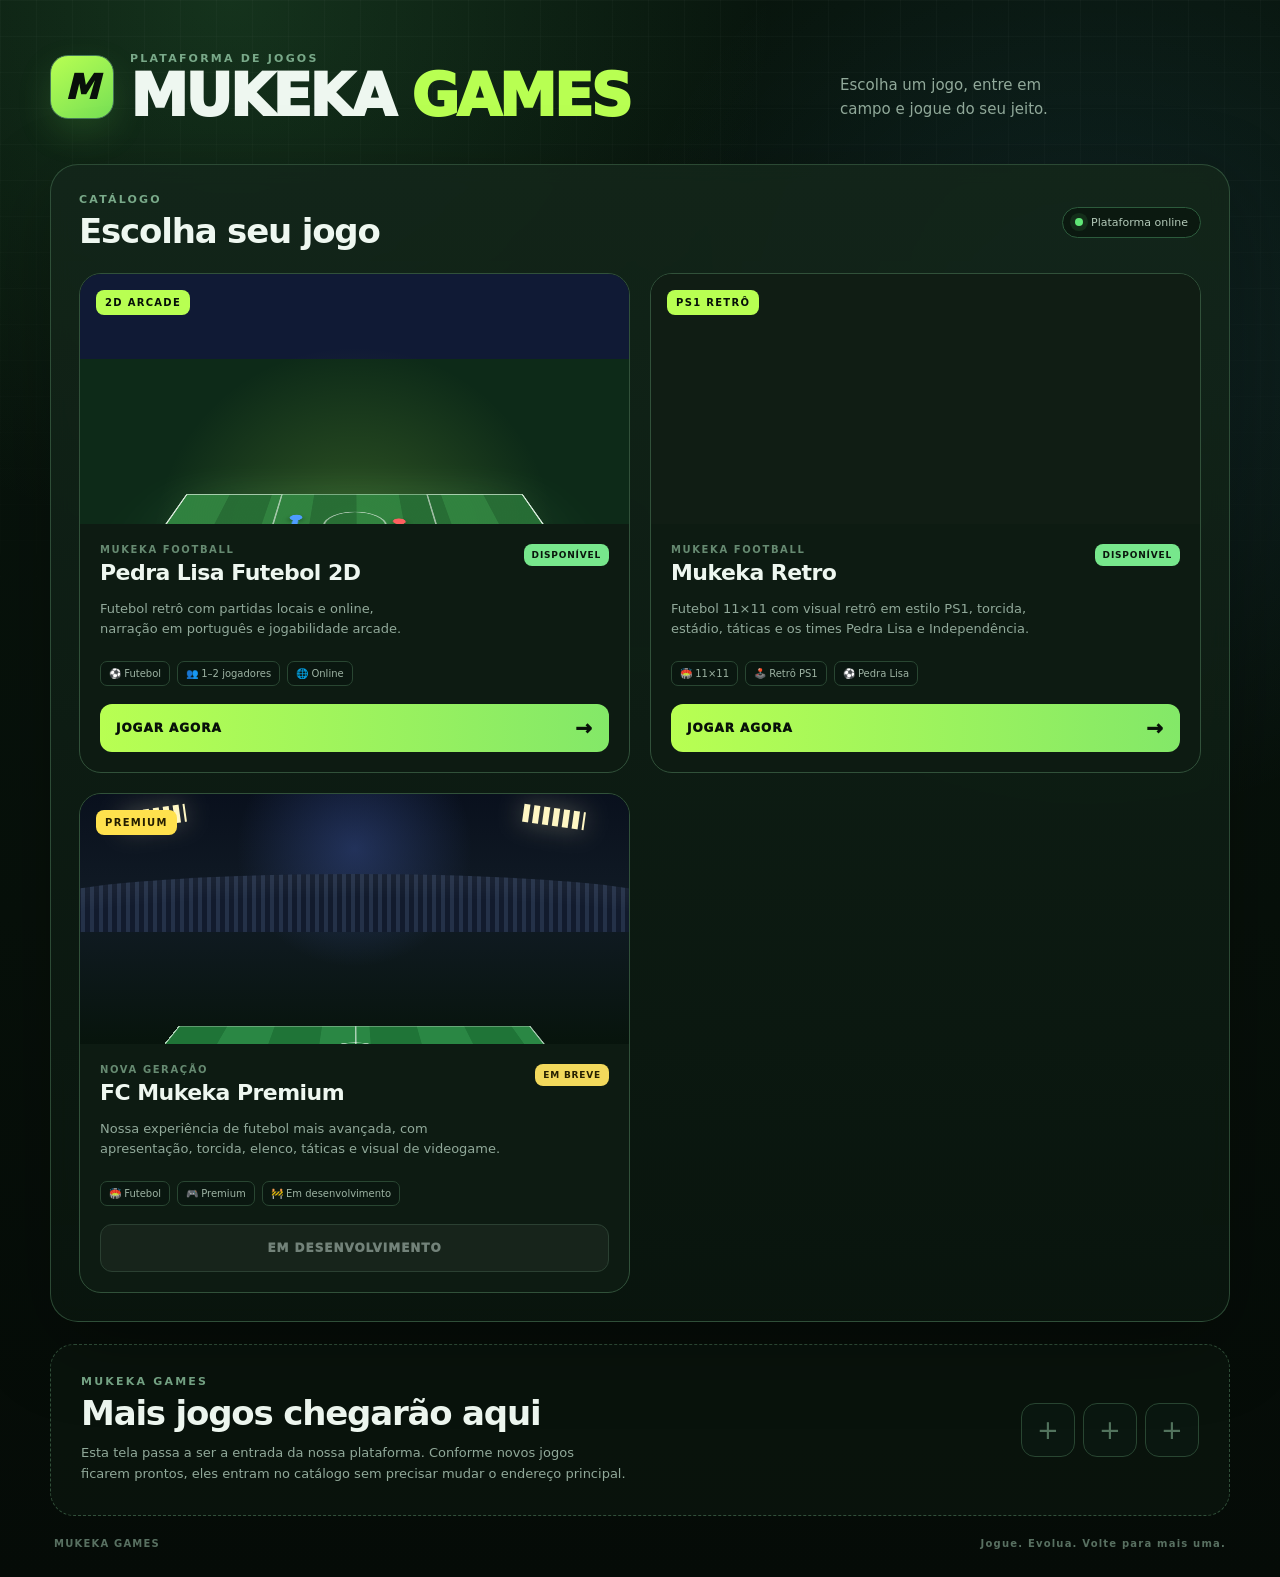
==== commit 12a95e5c: "Adiciona Mukeka Retro ao catálogo da plataforma" ====
--- a/index.html
+++ b/index.html
@@ -61,6 +61,39 @@
           </div>
         </article>
 
+        <article class="gameCard featured retroCard">
+          <div class="gameArt artRetro" aria-hidden="true">
+            <div class="retroScreen">
+              <div class="retroSky"></div>
+              <div class="retroStand"></div>
+              <div class="retroPitch">
+                <span class="retroLine"></span>
+                <span class="retroMan rm1"></span>
+                <span class="retroMan rm2"></span>
+                <span class="retroMan rm3"></span>
+                <span class="retroBall"></span>
+              </div>
+            </div>
+            <span class="visualTag retroTag">PS1 RETRÔ</span>
+          </div>
+          <div class="gameBody">
+            <div class="titleRow">
+              <div>
+                <p class="series">MUKEKA FOOTBALL</p>
+                <h3>Mukeka Retro</h3>
+              </div>
+              <span class="status live">DISPONÍVEL</span>
+            </div>
+            <p class="description">Futebol 11×11 com visual retrô em estilo PS1, torcida, estádio, táticas e os times Pedra Lisa e Independência.</p>
+            <div class="meta">
+              <span>🏟️ 11×11</span>
+              <span>🕹️ Retrô PS1</span>
+              <span>⚽ Pedra Lisa</span>
+            </div>
+            <a class="playButton" href="/mukeka-retro/">JOGAR AGORA <span>→</span></a>
+          </div>
+        </article>
+
         <article class="gameCard premium">
           <div class="gameArt art3d" aria-hidden="true">
             <div class="stadium">
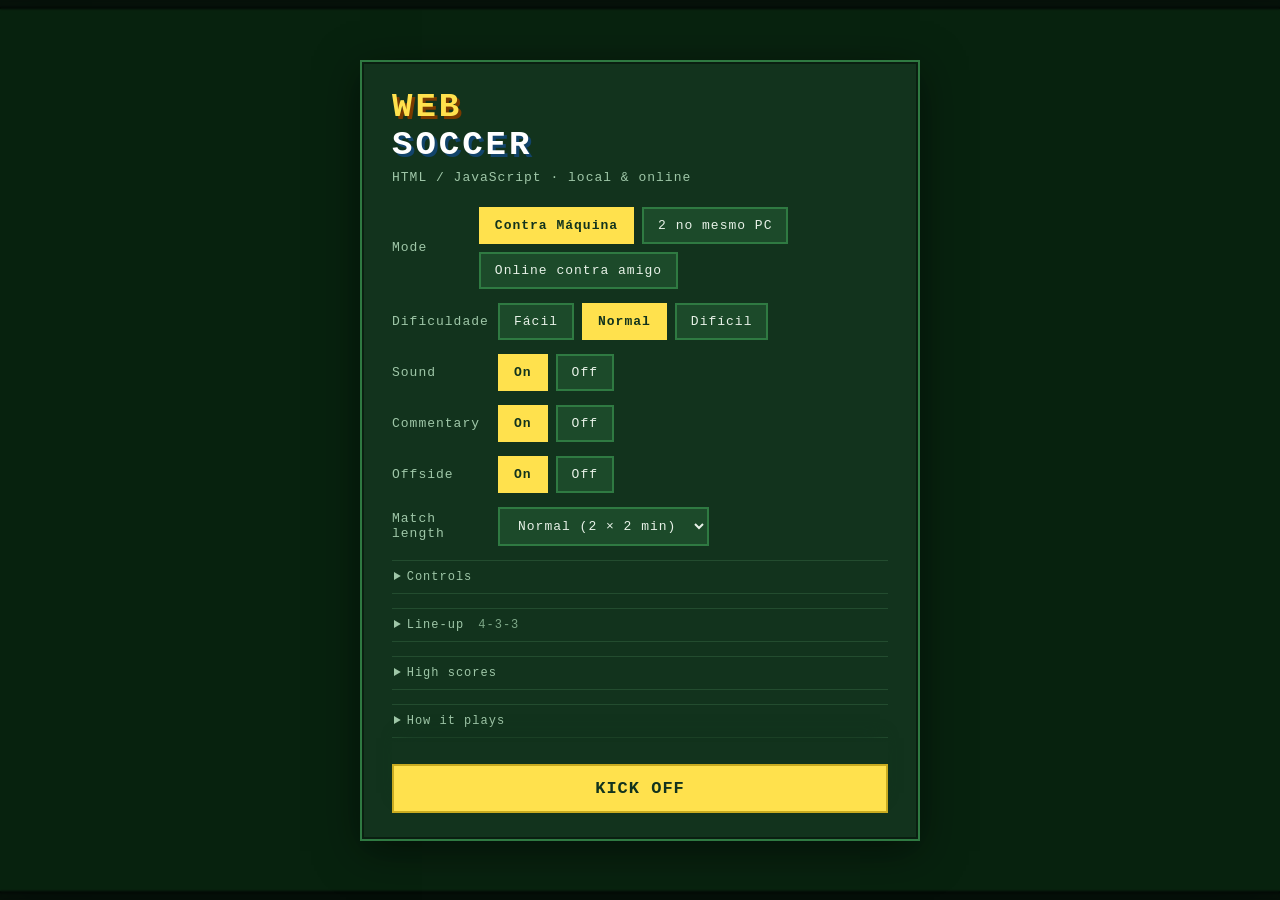
==== commit 9fcc4f1a: "Merge d80c5494176d50c7e6f6fb70554bbafbe7a398a7 into 5baa6cf0daaafa2f407cef92836261b579bfe929" ====
--- a/index.html
+++ b/index.html
@@ -1,149 +1,217 @@
 <!DOCTYPE html>
-<html lang="pt-BR">
+<html lang="en">
 <head>
   <meta charset="utf-8">
-  <meta name="viewport" content="width=device-width, initial-scale=1, viewport-fit=cover">
-  <title>Mukeka Games</title>
-  <meta name="description" content="Mukeka Games — escolha seu jogo e entre em campo.">
-  <meta name="theme-color" content="#08130c">
-  <link rel="stylesheet" href="/hub.css">
+  <meta name="viewport" content="width=device-width, initial-scale=1, maximum-scale=1, user-scalable=no, viewport-fit=cover">
+  <title>WebSoccer</title>
+  <link rel="stylesheet" href="styles.css">
+  <link rel="manifest" href="manifest.webmanifest">
+  <meta name="theme-color" content="#12331d">
+  <!-- Installed to the home screen, the page opens without any browser chrome.
+       On an iPhone that is the only way to be rid of Safari's bars. -->
+  <meta name="mobile-web-app-capable" content="yes">
+  <meta name="apple-mobile-web-app-capable" content="yes">
+  <meta name="apple-mobile-web-app-status-bar-style" content="black-translucent">
+  <meta name="apple-mobile-web-app-title" content="WebSoccer">
+  <link rel="apple-touch-icon" href="icons/icon-180.png">
 </head>
 <body>
-  <main class="hub">
-    <header class="hero">
-      <div class="brand">
-        <span class="brandMark" aria-hidden="true">M</span>
-        <div>
-          <p class="eyebrow">PLATAFORMA DE JOGOS</p>
-          <h1>MUKEKA <span>GAMES</span></h1>
-        </div>
-      </div>
-      <p class="heroText">Escolha um jogo, entre em campo e jogue do seu jeito.</p>
-    </header>
-
-    <section class="catalog" aria-labelledby="catalogTitle">
-      <div class="sectionHead">
-        <div>
-          <p class="eyebrow">CATÁLOGO</p>
-          <h2 id="catalogTitle">Escolha seu jogo</h2>
-        </div>
-        <span class="onlinePill"><i></i> Plataforma online</span>
-      </div>
-
-      <div class="gameGrid">
-        <article class="gameCard featured">
-          <div class="gameArt art2d" aria-hidden="true">
-            <div class="pitch">
-              <span class="centerCircle"></span>
-              <span class="player p1"></span>
-              <span class="player p2"></span>
-              <span class="player p3"></span>
-              <span class="player p4"></span>
-              <span class="ball"></span>
+  <div id="wrap">
+    <canvas id="game" width="900" height="620" tabindex="0"></canvas>
+
+    <div id="touch" class="hidden">
+      <button id="btnPause" type="button" aria-label="Pause">II</button>
+      <div id="stick"><div id="knob"></div></div>
+      <div id="touchButtons">
+        <button id="btnSwap" type="button">SWITCH</button>
+        <button id="btnKick" type="button">KICK</button>
+      </div>
+    </div>
+
+    <div id="rotate">Turn your phone sideways to play</div>
+
+    <div id="menu" class="overlay">
+      <div class="panel">
+        <h1>WEB<span>SOCCER</span></h1>
+        <p class="tag">HTML / JavaScript &middot; local &amp; online</p>
+
+        <div class="row">
+          <label>Mode</label>
+          <div class="btns">
+            <button data-mode="1" class="active">Contra Máquina</button>
+            <button data-mode="2">2 no mesmo PC</button>
+            <button data-mode="online">Online contra amigo</button>
+          </div>
+        </div>
+
+        <div class="row" id="difficultyRow">
+          <label>Dificuldade</label>
+          <div class="btns">
+            <button data-difficulty="easy">Fácil</button>
+            <button data-difficulty="normal" class="active">Normal</button>
+            <button data-difficulty="hard">Difícil</button>
+          </div>
+        </div>
+
+        <div class="row">
+          <label>Sound</label>
+          <div class="btns">
+            <button data-music="on" class="active">On</button>
+            <button data-music="off">Off</button>
+          </div>
+        </div>
+
+        <div class="row">
+          <label>Commentary</label>
+          <div class="btns">
+            <button data-commentary="on" class="active">On</button>
+            <button data-commentary="off">Off</button>
+          </div>
+        </div>
+
+        <div class="row">
+          <label>Offside</label>
+          <div class="btns">
+            <button data-offside="on" class="active">On</button>
+            <button data-offside="off">Off</button>
+          </div>
+        </div>
+
+        <div class="row">
+          <label for="duration">Match length</label>
+          <select id="duration">
+            <option value="60">Short (2 &times; 1 min)</option>
+            <option value="120" selected>Normal (2 &times; 2 min)</option>
+            <option value="240">Long (2 &times; 4 min)</option>
+          </select>
+        </div>
+
+        <details id="controlsBox">
+        <summary>Controls</summary>
+        <table class="keys" id="keysTable">
+          <thead>
+            <tr><th></th><th>Jogador 1 (Pedra Lisa)</th><th id="p2head">Jogador 2 (Independência)</th></tr>
+          </thead>
+          <tbody id="keysBody"></tbody>
+          <tfoot>
+            <tr>
+              <td>Presets</td>
+              <td><select data-preset="0" class="preset"></select></td>
+              <td><select data-preset="1" class="preset"></select></td>
+            </tr>
+          </tfoot>
+        </table>
+        <p id="bindHint" class="status">Click a key to change it.</p>
+        </details>
+
+        <details id="lineupBox">
+          <summary>Line-up <span id="lineupShape" class="shape">4-3-3</span></summary>
+          <div class="row" id="lineupTeamRow">
+            <label>Team</label>
+            <div class="btns">
+              <button data-lineupteam="0" class="active">Pedra Lisa</button>
+              <button data-lineupteam="1">Independência</button>
             </div>
-            <span class="visualTag">2D ARCADE</span>
-          </div>
-          <div class="gameBody">
-            <div class="titleRow">
-              <div>
-                <p class="series">MUKEKA FOOTBALL</p>
-                <h3>Pedra Lisa Futebol 2D</h3>
-              </div>
-              <span class="status live">DISPONÍVEL</span>
-            </div>
-            <p class="description">Futebol retrô com partidas locais e online, narração em português e jogabilidade arcade.</p>
-            <div class="meta">
-              <span>⚽ Futebol</span>
-              <span>👥 1–2 jogadores</span>
-              <span>🌐 Online</span>
-            </div>
-            <a class="playButton" href="/pedra-lisa/">JOGAR AGORA <span>→</span></a>
-          </div>
-        </article>
-
-        <article class="gameCard featured retroCard">
-          <div class="gameArt artRetro" aria-hidden="true">
-            <div class="retroScreen">
-              <div class="retroSky"></div>
-              <div class="retroStand"></div>
-              <div class="retroPitch">
-                <span class="retroLine"></span>
-                <span class="retroMan rm1"></span>
-                <span class="retroMan rm2"></span>
-                <span class="retroMan rm3"></span>
-                <span class="retroBall"></span>
-              </div>
-            </div>
-            <span class="visualTag retroTag">PS1 RETRÔ</span>
-          </div>
-          <div class="gameBody">
-            <div class="titleRow">
-              <div>
-                <p class="series">MUKEKA FOOTBALL</p>
-                <h3>Mukeka Retro</h3>
-              </div>
-              <span class="status live">DISPONÍVEL</span>
-            </div>
-            <p class="description">Futebol 11×11 com visual retrô em estilo PS1, torcida, estádio, táticas e os times Pedra Lisa e Independência.</p>
-            <div class="meta">
-              <span>🏟️ 11×11</span>
-              <span>🕹️ Retrô PS1</span>
-              <span>⚽ Pedra Lisa</span>
-            </div>
-            <a class="playButton" href="/mukeka-retro/">JOGAR AGORA <span>→</span></a>
-          </div>
-        </article>
-
-        <article class="gameCard premium">
-          <div class="gameArt art3d" aria-hidden="true">
-            <div class="stadium">
-              <div class="lights left"></div>
-              <div class="lights right"></div>
-              <div class="field3d">
-                <span class="line midfield"></span>
-                <span class="circle3d"></span>
-                <span class="player3d one"></span>
-                <span class="player3d two"></span>
-                <span class="player3d three"></span>
-              </div>
-            </div>
-            <span class="visualTag premiumTag">PREMIUM</span>
-          </div>
-          <div class="gameBody">
-            <div class="titleRow">
-              <div>
-                <p class="series">NOVA GERAÇÃO</p>
-                <h3>FC Mukeka Premium</h3>
-              </div>
-              <span class="status soon">EM BREVE</span>
-            </div>
-            <p class="description">Nossa experiência de futebol mais avançada, com apresentação, torcida, elenco, táticas e visual de videogame.</p>
-            <div class="meta">
-              <span>🏟️ Futebol</span>
-              <span>🎮 Premium</span>
-              <span>🚧 Em desenvolvimento</span>
-            </div>
-            <button class="playButton disabled" type="button" disabled>EM DESENVOLVIMENTO</button>
-          </div>
-        </article>
-      </div>
-    </section>
-
-    <section class="coming">
-      <div>
-        <p class="eyebrow">MUKEKA GAMES</p>
-        <h2>Mais jogos chegarão aqui</h2>
-        <p>Esta tela passa a ser a entrada da nossa plataforma. Conforme novos jogos ficarem prontos, eles entram no catálogo sem precisar mudar o endereço principal.</p>
-      </div>
-      <div class="slots" aria-hidden="true">
-        <span>+</span><span>+</span><span>+</span>
-      </div>
-    </section>
-
-    <footer>
-      <span>MUKEKA GAMES</span>
-      <span>Jogue. Evolua. Volte para mais uma.</span>
-    </footer>
-  </main>
+          </div>
+          <div class="btns wrap" id="lineupPresets"></div>
+          <div class="pitchWrap">
+            <canvas id="lineupPitch" width="220" height="300"></canvas>
+          </div>
+          <p id="lineupNote" class="status"></p>
+          <p class="fineprint">
+            Drag anyone but the keeper. How far up the pitch you put a player is
+            what decides how he plays: push a midfielder forward and he stops
+            tracking back and starts hanging off the strikers.
+          </p>
+        </details>
+
+        <details id="scoresBox">
+          <summary>High scores <span id="scoresLevel" class="shape"></span></summary>
+          <table class="scores">
+            <tbody id="scoresBody"></tbody>
+          </table>
+          <p id="scoresNote" class="fineprint"></p>
+        </details>
+
+        <p id="iosHint" class="fineprint hidden"></p>
+
+        <div id="localSetup">
+
+          <details>
+          <summary>How it plays</summary>
+          <ul class="hints">
+            <li><b>Tap</b> for a pass along the ground, <b>hold</b> for a harder or lofted ball.</li>
+            <li><b>Aftertouch:</b> keep steering after the shot to bend the ball; forwards lifts it, backwards makes it dip.</li>
+            <li>The button <b>without the ball</b> is a slide tackle.</li>
+            <li>You automatically control whoever is nearest the ball.</li>
+            <li>Gamepads também funcionam (controle 1 &rarr; Pedra Lisa, controle 2 &rarr; Independência).</li>
+            <li><b>Esc</b> pauses.</li>
+          </ul>
+          </details>
+
+        </div>
+
+        <div id="onlineSetup" class="hidden">
+          <p class="explain">
+            One player opens a match and passes on the code; the other enters it.
+            Quem cria a sala joga com <b>Pedra Lisa</b>; quem entra pelo código joga com <b>Independência</b>.
+            You control your own team with either set of keys from the table above.
+          </p>
+
+          <div id="roomCode" class="code hidden"></div>
+          <p id="onlineStatus" class="status"></p>
+
+          <div class="joinrow">
+            <input id="joinCode" maxlength="4" placeholder="CODE" autocomplete="off" spellcheck="false">
+            <button id="join">JOIN</button>
+          </div>
+
+          <p class="fineprint">
+            Works between two browser tabs, between computers on the same network,
+            and across the internet once you host <code>server/relay.js</code> somewhere.
+          </p>
+        </div>
+        <div class="panelFooter">
+          <button id="start" class="primary">KICK OFF</button>
+          <button id="host" class="primary hidden">OPEN A NEW MATCH</button>
+        </div>
+      </div>
+    </div>
+
+    <div id="hiscore" class="overlay hidden">
+      <div class="panel small">
+        <h2>HIGH SCORE</h2>
+        <p id="hiscoreLine" class="status"></p>
+        <div class="picker">
+          <div id="hiscoreUp" class="letterRow"></div>
+          <div id="hiscoreLetters" class="letters"></div>
+          <div id="hiscoreDown" class="letterRow"></div>
+        </div>
+        <button id="hiscoreOk" class="primary">OK</button>
+        <p class="fineprint">
+          Tap the arrows, or use the stick: up and down for the letter, left
+          and right to move along, kick to confirm. Typing works too.
+        </p>
+      </div>
+    </div>
+
+    <div id="pause" class="overlay hidden">
+      <div class="panel small">
+        <h2>PAUSED</h2>
+        <button id="resume" class="primary">Resume</button>
+        <button id="quit">Back to menu</button>
+      </div>
+    </div>
+
+    <div id="netend" class="overlay hidden">
+      <div class="panel small">
+        <h2 id="netendTitle">CONNECTION LOST</h2>
+        <p id="netendText" class="status"></p>
+        <button id="netendQuit" class="primary">Back to menu</button>
+      </div>
+    </div>
+  </div>
+
+  <script type="module" src="src/main.js"></script>
 </body>
 </html>
--- a/styles.css
+++ b/styles.css
@@ -0,0 +1,648 @@
+* { box-sizing: border-box; }
+
+html, body {
+  margin: 0;
+  height: 100%;
+  background: #0a1a0f;
+  color: #e8f2e8;
+  font-family: "Courier New", ui-monospace, monospace;
+  overflow: hidden;
+  /* No rubber banding, no pinch zoom, no text selection while you are playing. */
+  overscroll-behavior: none;
+  -webkit-text-size-adjust: 100%;
+  -webkit-tap-highlight-color: transparent;
+  user-select: none;
+}
+
+#game { touch-action: none; }
+
+#wrap {
+  position: relative;
+  width: 100vw;
+  /* 100vh on iOS counts the browser chrome, so the bottom of the layout - the
+     on-screen controls, the kick off button - ends up under it. dvh is the part
+     you can actually see; the vh line stays as a fallback. */
+  height: 100vh;
+  height: 100dvh;
+  display: grid;
+  place-items: center;
+}
+
+#game {
+  width: min(100vw, calc(100vh * 900 / 620));
+  height: auto;
+  max-height: 100vh;
+  max-height: 100dvh;
+  image-rendering: pixelated;
+  background: #0d3d18;
+  outline: none;
+  box-shadow: 0 0 0 2px #000, 0 18px 60px rgba(0, 0, 0, 0.6);
+}
+
+.overlay {
+  position: absolute;
+  inset: 0;
+  display: grid;
+  place-items: center;
+  /* Lighter than it was: there is a picture behind this now, and it should be
+     visible around the panel. */
+  background: rgba(4, 14, 8, 0.55);
+  backdrop-filter: blur(1px);
+  z-index: 10;
+}
+
+.overlay.hidden { display: none; }
+
+.row.hidden { display: none; }
+
+.panel {
+  width: min(560px, 92vw);
+  max-height: 92vh;
+  max-height: 92dvh;
+  overflow: auto;
+  padding: 26px 30px;
+  background: #12331d;
+  border: 2px solid #2f7a42;
+  box-shadow: inset 0 0 0 2px #0a1f11, 0 10px 40px rgba(0, 0, 0, 0.5);
+}
+
+.panel.small { width: min(320px, 90vw); text-align: center; }
+
+h1 {
+  margin: 0;
+  font-size: 34px;
+  letter-spacing: 3px;
+  color: #ffe14d;
+  text-shadow: 3px 3px 0 #7a3a00;
+}
+
+h1 span { display: block; color: #fff; text-shadow: 3px 3px 0 #12446b; }
+
+.hubBack {
+  display: inline-block;
+  margin: 0 0 12px;
+  color: #9fc7a8;
+  text-decoration: none;
+  font-size: 11px;
+  font-weight: bold;
+  letter-spacing: 1px;
+}
+
+.hubBack:hover { color: #ffe14d; }
+
+
+h2 { margin: 0 0 18px; letter-spacing: 3px; color: #ffe14d; }
+
+.tag { margin: 6px 0 22px; color: #9fc7a8; font-size: 13px; letter-spacing: 1px; }
+
+.row {
+  display: flex;
+  align-items: center;
+  gap: 14px;
+  margin-bottom: 14px;
+}
+
+.row label {
+  width: 92px;
+  font-size: 13px;
+  color: #9fc7a8;
+  letter-spacing: 1px;
+}
+
+.btns { display: flex; gap: 8px; flex-wrap: wrap; }
+
+button, select {
+  font-family: inherit;
+  font-size: 13px;
+  padding: 9px 14px;
+  color: #e8f2e8;
+  background: #1c4a2a;
+  border: 2px solid #2f7a42;
+  cursor: pointer;
+  letter-spacing: 1px;
+}
+
+button:hover, select:hover { background: #26623a; }
+
+button.active { background: #ffe14d; color: #12331d; border-color: #ffe14d; font-weight: bold; }
+
+button.primary {
+  width: 100%;
+  margin-top: 18px;
+  padding: 13px;
+  font-size: 17px;
+  font-weight: bold;
+  background: #ffe14d;
+  color: #12331d;
+  border-color: #c9ab21;
+}
+
+button.primary:hover { background: #fff08a; }
+
+.panel.small button { width: 100%; margin-top: 8px; }
+
+.keys {
+  width: 100%;
+  margin: 18px 0 4px;
+  border-collapse: collapse;
+  font-size: 12px;
+}
+
+.keys th, .keys td {
+  padding: 6px 8px;
+  text-align: left;
+  border-bottom: 1px solid #234c2f;
+}
+
+.keys th { color: #9fc7a8; font-weight: normal; letter-spacing: 1px; }
+
+.keys td .bind {
+  min-width: 74px;
+  padding: 5px 8px;
+  font-size: 12px;
+  letter-spacing: 0;
+}
+
+.keys td .bind.listening {
+  background: #ffe14d;
+  color: #12331d;
+  border-color: #ffe14d;
+}
+
+.keys td .bind.clash {
+  border-color: #ff7a5a;
+  color: #ff9d85;
+}
+
+.preset { width: 100%; padding: 5px 6px; font-size: 11px; letter-spacing: 0; }
+
+#bindHint.warn { color: #ff9d85; }
+
+.hints {
+  margin: 12px 0 0;
+  padding-left: 18px;
+  font-size: 12px;
+  line-height: 1.7;
+  color: #b9d6c0;
+}
+
+.hints b { color: #ffe14d; }
+
+/* --- online --- */
+
+.explain, .fineprint {
+  font-size: 12px;
+  line-height: 1.7;
+  color: #b9d6c0;
+}
+
+.explain b { color: #ffe14d; }
+
+.fineprint { margin: 16px 0 0; color: #7ea888; }
+
+.fineprint code { color: #b9d6c0; }
+
+.code {
+  margin: 16px 0 6px;
+  padding: 14px;
+  font-size: 44px;
+  font-weight: bold;
+  letter-spacing: 14px;
+  text-indent: 14px;
+  text-align: center;
+  color: #ffe14d;
+  background: #0c2414;
+  border: 2px dashed #2f7a42;
+}
+
+.code.hidden { display: none; }
+
+.status {
+  min-height: 18px;
+  margin: 8px 0 0;
+  font-size: 12px;
+  line-height: 1.6;
+  color: #9fc7a8;
+}
+
+.joinrow { display: flex; gap: 8px; margin-top: 12px; }
+
+.joinrow input {
+  flex: 1;
+  padding: 11px 14px;
+  font-family: inherit;
+  font-size: 20px;
+  font-weight: bold;
+  letter-spacing: 6px;
+  text-align: center;
+  text-transform: uppercase;
+  color: #e8f2e8;
+  background: #0c2414;
+  border: 2px solid #2f7a42;
+}
+
+.joinrow input::placeholder { color: #46734f; letter-spacing: 6px; }
+
+.joinrow button { white-space: nowrap; }
+
+button:disabled { opacity: 0.45; cursor: default; }
+button:disabled:hover { background: #1c4a2a; }
+button.primary:disabled:hover { background: #ffe14d; }
+
+/* --- lobby online --- */
+
+.onlineIdentity {
+  margin: 12px 0 6px;
+  padding: 12px;
+  border: 1px solid #234c2f;
+  background: rgba(12, 36, 20, 0.55);
+}
+
+.onlineIdentity label {
+  display: block;
+  margin-bottom: 6px;
+  font-size: 12px;
+  color: #9fc7a8;
+  letter-spacing: 1px;
+}
+
+.onlineIdentity input {
+  text-transform: none;
+  letter-spacing: 1px;
+  text-align: left;
+}
+
+.lobbyTitle {
+  display: flex;
+  align-items: center;
+  gap: 8px;
+  margin: 12px 0 8px;
+  color: #ffe14d;
+  font-size: 13px;
+  letter-spacing: 1px;
+}
+
+.lobbyTitle strong { flex: 1; }
+.lobbyTitle button { padding: 5px 8px; font-size: 10px; }
+
+.onlinePlayers {
+  display: grid;
+  gap: 7px;
+  margin: 8px 0 12px;
+  max-height: 190px;
+  overflow: auto;
+}
+
+.onlinePlayer {
+  display: flex;
+  align-items: center;
+  gap: 10px;
+  padding: 8px 10px;
+  background: #0c2414;
+  border: 1px solid #234c2f;
+}
+
+.onlinePlayerName {
+  flex: 1;
+  min-width: 0;
+  overflow: hidden;
+  text-overflow: ellipsis;
+  white-space: nowrap;
+  color: #e8f2e8;
+  font-size: 13px;
+}
+
+.onlinePlayerState {
+  font-size: 10px;
+  color: #7ea888;
+  white-space: nowrap;
+}
+
+.onlinePlayer button {
+  padding: 6px 9px;
+  font-size: 10px;
+}
+
+.onlineEmpty {
+  padding: 12px;
+  text-align: center;
+  color: #7ea888;
+  font-size: 11px;
+  border: 1px dashed #234c2f;
+}
+
+.inviteBox {
+  margin: 10px 0;
+  padding: 12px;
+  background: #173d23;
+  border: 2px solid #ffe14d;
+}
+
+.inviteBox .status {
+  margin: 0 0 8px;
+  color: #ffffff;
+}
+
+button.inlinePrimary {
+  width: auto;
+  margin-top: 0;
+  padding: 8px 12px;
+  font-size: 12px;
+}
+
+#codeFallback {
+  margin-top: 12px;
+}
+
+/* A phone held sideways is about 400px tall. The panel scrolls, but a button
+   you have to scroll to find is a button nobody presses, so the primary action
+   sticks to the bottom of it and everything else gives up its spare room. */
+/* Sticky on the footer rather than on the button: a sticky element can never
+   leave its own container, and inside the mode panels the button was being
+   clamped to a box that had already scrolled off. As a direct child of the
+   panel it has the whole scroll length to work with. */
+.panelFooter {
+  position: sticky;
+  bottom: 0;
+  z-index: 2;
+  padding-top: 4px;
+  background: #12331d;
+  /* Its own dark edge, so the content scrolling underneath does not appear to
+     touch it, and a shadow to lift it off the list. */
+  box-shadow: 0 -12px 16px -8px rgba(18, 51, 29, 0.95);
+}
+
+@media (max-height: 560px) {
+  .panel { padding: 14px 18px; max-height: 96dvh; }
+  h1 { font-size: 22px; }
+  h1 span { display: inline; margin-left: 8px; }
+  .tag { margin: 4px 0 12px; font-size: 11px; }
+  .row { margin-bottom: 8px; gap: 10px; }
+  .row label { width: 76px; font-size: 11px; }
+  button, select { padding: 6px 10px; font-size: 11px; }
+  button.primary { margin-top: 10px; padding: 11px; font-size: 15px; }
+  .explain, .fineprint, .hints { font-size: 11px; line-height: 1.5; }
+  .keys th, .keys td { padding: 3px 6px; }
+}
+
+/* On a touch device the tips are a wall of text about keys you do not have. */
+@media (pointer: coarse) {
+  .hints { display: none; }
+}
+
+details {
+  margin: 14px 0 4px;
+  border-top: 1px solid #234c2f;
+  border-bottom: 1px solid #234c2f;
+}
+
+summary {
+  padding: 9px 2px;
+  font-size: 12px;
+  letter-spacing: 1px;
+  color: #9fc7a8;
+  cursor: pointer;
+}
+
+summary:hover { color: #ffe14d; }
+
+details[open] summary { color: #ffe14d; }
+
+details .keys { margin-top: 0; }
+
+/* --- touch controls --- */
+
+#touch {
+  position: absolute;
+  inset: 0;
+  z-index: 5;
+  pointer-events: none; /* only the controls themselves take touches */
+  padding: 0 max(14px, env(safe-area-inset-left)) max(14px, env(safe-area-inset-bottom));
+}
+
+#stick, #touchButtons { pointer-events: auto; touch-action: none; }
+
+#stick {
+  position: absolute;
+  left: max(20px, env(safe-area-inset-left));
+  bottom: max(34px, calc(env(safe-area-inset-bottom) + 22px));
+  width: 130px;
+  height: 130px;
+  border: 3px solid rgba(255, 255, 255, 0.35);
+  border-radius: 50%;
+  background: rgba(0, 0, 0, 0.28);
+}
+
+#knob {
+  position: absolute;
+  left: 50%;
+  top: 50%;
+  width: 56px;
+  height: 56px;
+  margin: 0;
+  transform: translate(-50%, -50%);
+  border-radius: 50%;
+  background: rgba(255, 225, 77, 0.75);
+  box-shadow: 0 2px 8px rgba(0, 0, 0, 0.4);
+}
+
+#touchButtons {
+  position: absolute;
+  right: max(20px, env(safe-area-inset-right));
+  bottom: max(34px, calc(env(safe-area-inset-bottom) + 22px));
+  display: flex;
+  align-items: flex-end;
+  gap: 12px;
+}
+
+#touchButtons button {
+  border-radius: 50%;
+  font-size: 12px;
+  font-weight: bold;
+  letter-spacing: 0;
+  border-width: 3px;
+}
+
+#btnKick {
+  width: 108px;
+  height: 108px;
+  font-size: 15px;
+  background: rgba(255, 225, 77, 0.85);
+  color: #12331d;
+  border-color: rgba(255, 255, 255, 0.5);
+}
+
+#btnSwap {
+  width: 74px;
+  height: 74px;
+  background: rgba(28, 74, 42, 0.85);
+  color: #e8f2e8;
+  border-color: rgba(255, 255, 255, 0.35);
+}
+
+#touchButtons button.pressed { filter: brightness(1.35); transform: scale(0.94); }
+
+/* Portrait on a phone is unplayable: the pitch ends up a few centimetres tall. */
+#rotate { display: none; }
+
+@media (orientation: portrait) and (pointer: coarse) {
+  #rotate {
+    position: absolute;
+    inset: 0;
+    z-index: 20;
+    display: grid;
+    place-items: center;
+    padding: 40px;
+    text-align: center;
+    font-size: 20px;
+    line-height: 1.6;
+    color: #ffe14d;
+    background: #0a1a0f;
+  }
+}
+
+/* --- Line-up editor ------------------------------------------------------ */
+
+.shape {
+  color: #7ea888;
+  font-weight: normal;
+  margin-left: 6px;
+}
+
+details[open] .shape { color: #b9d6c0; }
+
+#lineupPresets { margin: 10px 0; }
+
+#lineupPresets button.active { border-color: #ffe14d; }
+
+.pitchWrap {
+  display: flex;
+  justify-content: center;
+  margin: 4px 0 10px;
+}
+
+#lineupPitch {
+  border-radius: 4px;
+  cursor: grab;
+  /* Dragging a player must not scroll the menu underneath it. */
+  touch-action: none;
+  max-width: 100%;
+}
+
+#lineupPitch:active { cursor: grabbing; }
+
+#lineupNote {
+  min-height: 2.4em;
+  margin: 0;
+}
+
+/* --- High scores --------------------------------------------------------- */
+
+.scores {
+  width: 100%;
+  border-collapse: collapse;
+  margin: 6px 0 0;
+}
+
+.scores td {
+  padding: 3px 4px;
+  color: #b9d6c0;
+}
+
+.scores td.place { color: #7ea888; width: 2.2em; }
+.scores td.name { color: #ffe14d; letter-spacing: 2px; }
+.scores td.result { text-align: right; }
+.scores td.when { color: #7ea888; text-align: right; }
+.scores tr.fresh td { color: #ffffff; }
+
+.letters {
+  display: flex;
+  justify-content: center;
+  gap: 12px;
+  margin: 18px 0;
+}
+
+.letter {
+  display: block;
+  width: 1.4em;
+  padding: 6px 10px;
+  border: 2px solid #2f6b3f;
+  border-radius: 4px;
+  font-size: 34px;
+  text-align: center;
+  color: #b9d6c0;
+}
+
+.letter.on {
+  border-color: #ffe14d;
+  color: #ffe14d;
+  /* The slot you are on blinks, the way the cabinet did it. */
+  animation: blink 0.9s steps(2, start) infinite;
+}
+
+@keyframes blink { 50% { opacity: 0.35; } }
+
+/* Generic and deliberately last: .overlay and .row set their own display with
+   the same specificity, so this only wins by coming after them. Without it
+   nothing with class="hidden" was ever actually hidden - the online panel sat
+   underneath the one player menu the whole time. */
+.hidden { display: none; }
+
+/* --- The name picker, with something to press ----------------------------
+   The three letters used to be driven only by the game's own stick and its
+   confirm button. On a phone those live at the bottom of the screen and this
+   panel is laid over the top of them at a higher z-index, so the panel swallowed
+   every tap: a score that had been earned arrived at a screen with no way off
+   it, and the only way out was reloading the page.
+
+   So the picker gets arrows and an OK of its own, and the letters themselves are
+   tappable. Shown on every device rather than behind a touch check, because
+   clicking an arrow beats hunting for the arrow keys on a laptop too, and one
+   code path is one thing that can break. */
+
+.picker { margin: 18px 0 6px; }
+
+.letters, .letterRow {
+  display: flex;
+  justify-content: center;
+  gap: 12px;
+}
+
+.letters { margin: 0; }
+
+.letter, .panel.small .letterRow button { width: 64px; }
+
+.letter { padding: 6px 0; cursor: pointer; }
+
+/* Big enough to hit with a thumb without looking, which is the whole point. */
+.panel.small .letterRow button {
+  margin: 6px 0;
+  padding: 10px 0;
+  font-size: 16px;
+  line-height: 1;
+}
+
+/* Pause, for a device with no Escape key. Top middle, small and quiet: this is
+   the one control that must never be hit by accident mid-game. */
+#btnPause {
+  position: absolute;
+  left: 50%;
+  top: max(6px, env(safe-area-inset-top));
+  transform: translateX(-50%);
+  width: 46px;
+  height: 34px;
+  padding: 0;
+  pointer-events: auto;
+  touch-action: none;
+  font-size: 13px;
+  font-weight: bold;
+  letter-spacing: 2px;
+  border-radius: 8px;
+  background: rgba(0, 0, 0, 0.45);
+  border: 2px solid rgba(255, 225, 77, 0.45);
+}
+
+#btnPause:active { background: #ffe14d; color: #111; }
+
+/* Online there is nothing to pause: the other player is not waiting for you. */
+#touch.online #btnPause { display: none; }
